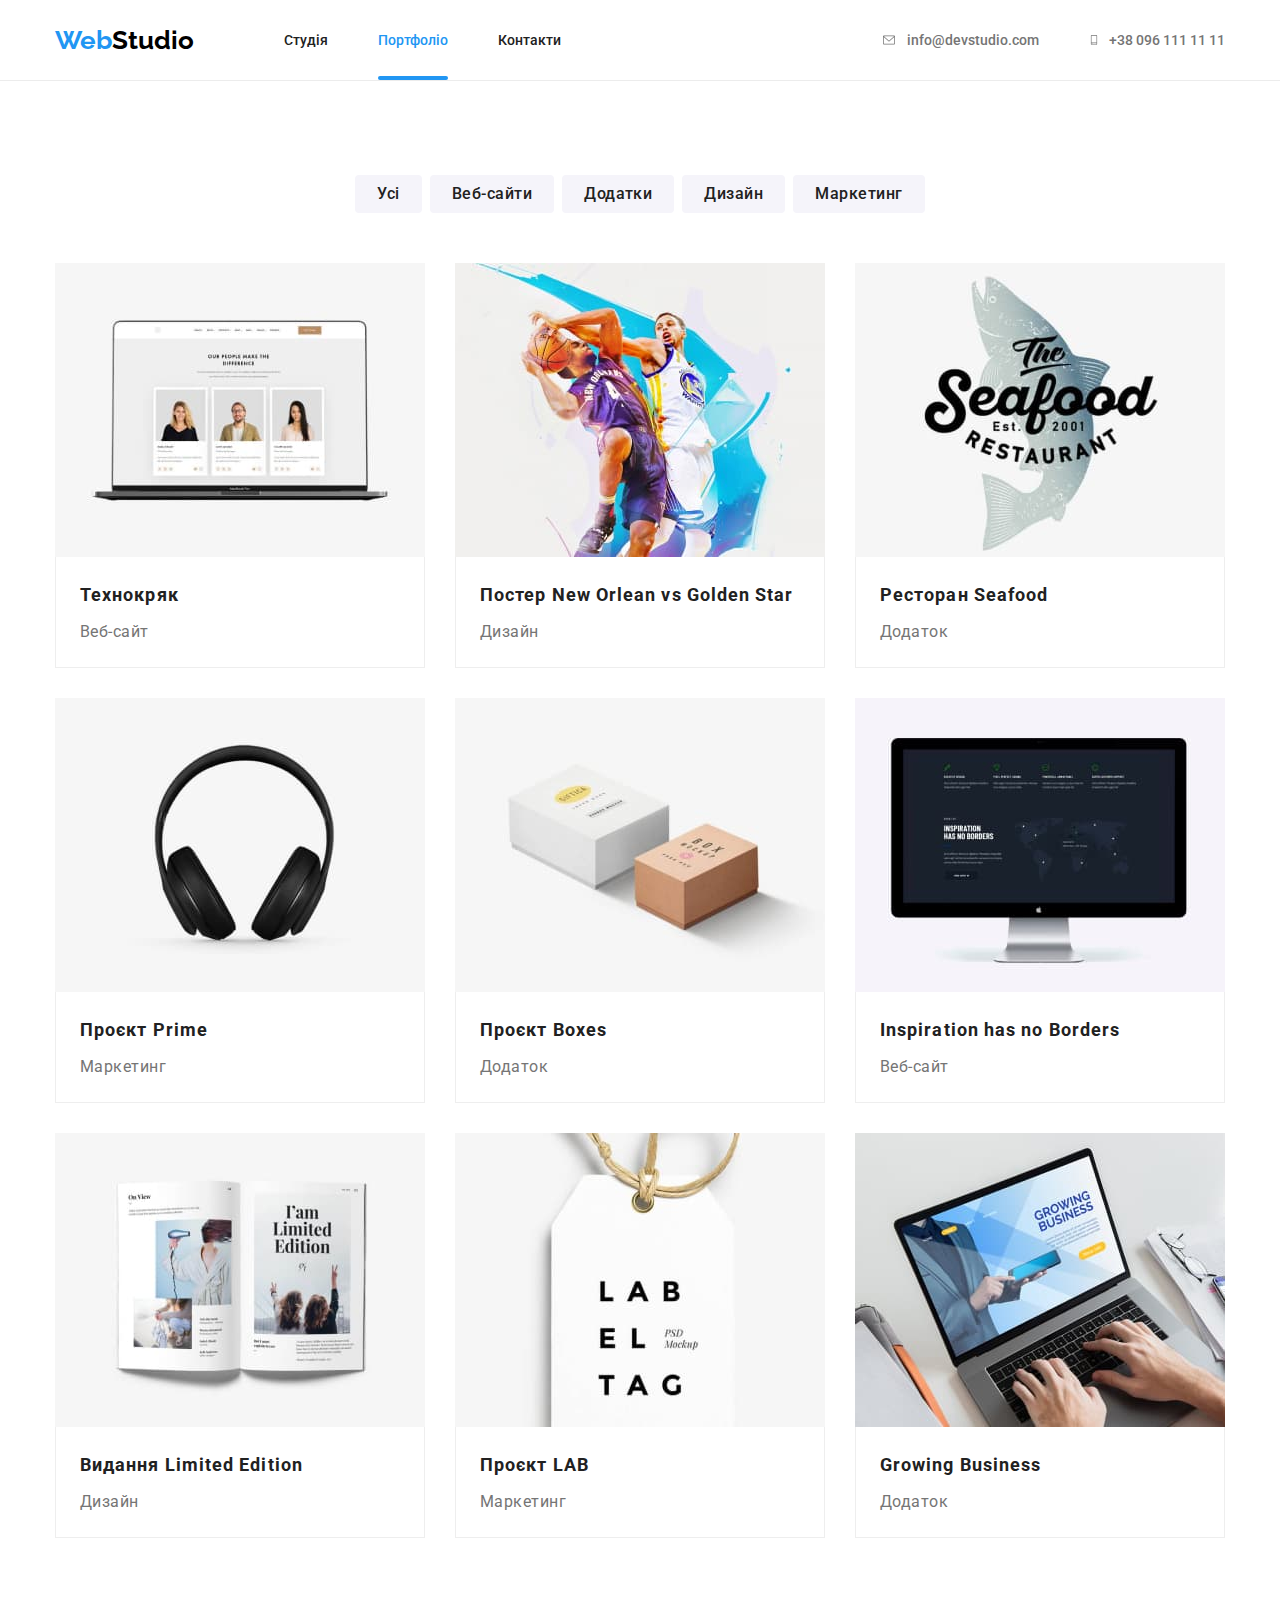
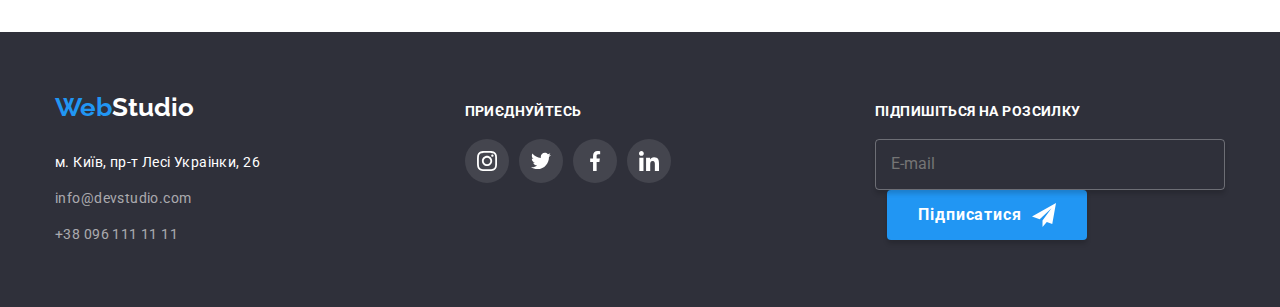
==== portfolio.html @ 92c08f85 "Initial commit" ====
<!DOCTYPE html>
<html lang="uk">

<head>
  <meta charset="UTF-8">
  <meta name="viewport" content="width=device-width, initial-scale=1.0">

  <link rel="preconnect" href="https://fonts.googleapis.com">
  <link rel="preconnect" href="https://fonts.gstatic.com" crossorigin>
  <link href="https://fonts.googleapis.com/css2?family=Roboto:wght@400;500;700;900&display=swap" rel="stylesheet">
  <link href="https://fonts.googleapis.com/css2?family=Raleway:wght@700&display=swap" rel="stylesheet">

  <link rel="stylesheet" href="https://cdnjs.cloudflare.com/ajax/libs/modern-normalize/1.0.0/modern-normalize.min.css">
  <link rel="stylesheet" href="./css/styles.css">

  <title>Portfolio</title>
</head>

<body>

  <!-- Header -->
  <header class="header">

    <div class="container header-menu">
      <!-- Top menu -->
      <nav class="top-menu">
        <a href="#" class="logo">Web<span class="logostudio">Studio</span></a>
        <ul class="header-lin-menu">
          <li><a href="index.html" class="header-link">Студія</a></li>
          <li><a href="portfolio.html" class="header-link-active">Портфоліо</a></li>
          <li><a href="#contacts" class="header-link">Контакти</a></li>
        </ul>
      </nav>
      <ul class="header-linl-menu">
        <li class="header-linl-menu-li">
          <a href="mailto:info@devstudio.com" class="contacts-link">
            <svg class="header-linl-svg-env">
              <use href="./images/symbol-defs.svg#envelope"></use>
            </svg>
            info@devstudio.com</a>
        </li>
        <li class="header-linl-menu-li">
          <a href="tel:+380961111111" class="contacts-link">
            <svg class="header-linl-svg-smart">
              <use href="./images/symbol-defs.svg#smartphone"></use>
            </svg>
            +38 096 111 11 11</a>
        </li>
      </ul>
    </div>

  </header>

  <!-- Main -->
  <main>

    <section class="section-portfolio">

      <div class="container">
        <h1 class="visually-hidden">Portfolio</h1>

        <!-- Button menu -->

        <ul class="button-menu">
          <li><button type="button" class="buttons-portfolio">Усі</button></li>
          <li><button type="button" class="buttons-portfolio">Веб-сайти</button></li>
          <li><button type="button" class="buttons-portfolio">Додатки</button></li>
          <li><button type="button" class="buttons-portfolio">Дизайн</button></li>
          <li><button type="button" class="buttons-portfolio">Маркетинг</button></li>
        </ul>

        <!-- Our projects -->

        <ul class="our-portf-list">

          <li>
            <a href="#" class="card-portf">
              <div class="card-image">
                <img src="./images/port1.jpg" alt="Технокряк" width="370">
                <div class="card-overlay">
                  <p class="card-overlay-text">Ресурс пропонує комплексні пропозиції з різним рівнем функціоналу та
                    сервісів. Все це дозволить
                    відвідувачу отримати вичерпні відомості про компанію чи приватну особу.</p>
                </div>
              </div>
              <div class="card-portf-text">
                <h3 class="ourteam-portf-title">Технокряк</h3>
                <p class="ourteam-portf-text">Веб-сайт</p>
              </div>
            </a>
          </li>

          <li>
            <a href="#" class="card-portf">
              <div class="card-image">
                <img src="./images/port2.jpg" alt="Постер New Orlean vs Golden Star" width="370">
                <div class="card-overlay">
                  <p class="card-overlay-text">Ресурс пропонує комплексні пропозиції з різним рівнем функціоналу та
                    сервісів. Все це дозволить
                    відвідувачу отримати вичерпні відомості про компанію чи приватну особу.</p>
                </div>
              </div>
              <div class="card-portf-text">
                <h3 class="ourteam-portf-title">Постер New Orlean vs Golden Star</h3>
                <p class="ourteam-portf-text">Дизайн</p>
              </div>
            </a>
          </li>

          <li>
            <a href="#" class="card-portf">
              <div class="card-image">
                <img src="./images/port3.jpg" alt="Ресторан Seafood" width="370">
                <div class="card-overlay">
                  <p class="card-overlay-text">Ресурс пропонує комплексні пропозиції з різним рівнем функціоналу та
                    сервісів. Все це дозволить
                    відвідувачу отримати вичерпні відомості про компанію чи приватну особу.</p>
                </div>
              </div>
              <div class="card-portf-text">
                <h3 class="ourteam-portf-title">Ресторан Seafood</h3>
                <p class="ourteam-portf-text">Додаток</p>
              </div>
            </a>
          </li>

          <li>
            <a href="#" class="card-portf">
              <div class="card-image">
                <img src="./images/port4.jpg" alt="Проєкт Prime" width="370">
                <div class="card-overlay">
                  <p class="card-overlay-text">Ресурс пропонує комплексні пропозиції з різним рівнем функціоналу та
                    сервісів. Все це дозволить
                    відвідувачу отримати вичерпні відомості про компанію чи приватну особу.</p>
                </div>
              </div>
              <div class="card-portf-text">
                <h3 class="ourteam-portf-title">Проєкт Prime</h3>
                <p class="ourteam-portf-text">Маркетинг</p>
              </div>
            </a>
          </li>

          <li>
            <a href="#" class="card-portf">
              <div class="card-image">
                <img src="./images/port5.jpg" alt="Проєкт Boxes" width="370">
                <div class="card-overlay">
                  <p class="card-overlay-text">Ресурс пропонує комплексні пропозиції з різним рівнем функціоналу та
                    сервісів. Все це дозволить
                    відвідувачу отримати вичерпні відомості про компанію чи приватну особу.</p>
                </div>
              </div>
              <div class="card-portf-text">
                <h3 class="ourteam-portf-title">Проєкт Boxes</h3>
                <p class="ourteam-portf-text">Додаток</p>
              </div>
            </a>
          </li>

          <li>
            <a href="#" class="card-portf">
              <div class="card-image">
                <img src="./images/port6.jpg" alt="Inspiration has no Borders" width="370">
                <div class="card-overlay">
                  <p class="card-overlay-text">Ресурс пропонує комплексні пропозиції з різним рівнем функціоналу та
                    сервісів. Все це дозволить
                    відвідувачу отримати вичерпні відомості про компанію чи приватну особу.</p>
                </div>
              </div>
              <div class="card-portf-text">
                <h3 class="ourteam-portf-title">Inspiration has no Borders</h3>
                <p class="ourteam-portf-text">Веб-сайт</p>
              </div>
            </a>
          </li>

          <li>
            <a href="#" class="card-portf">
              <div class="card-image">
                <img src="./images/port7.jpg" alt="Видання Limited Edition" width="370">
                <div class="card-overlay">
                  <p class="card-overlay-text">Ресурс пропонує комплексні пропозиції з різним рівнем функціоналу та
                    сервісів. Все це дозволить
                    відвідувачу отримати вичерпні відомості про компанію чи приватну особу.</p>
                </div>
              </div>
              <div class="card-portf-text">
                <h3 class="ourteam-portf-title">Видання Limited Edition</h3>
                <p class="ourteam-portf-text">Дизайн</p>
              </div>
            </a>
          </li>

          <li>
            <a href="#" class="card-portf">
              <div class="card-image">
                <img src="./images/port8.jpg" alt="Проєкт LAB" width="370">
                <div class="card-overlay">
                  <p class="card-overlay-text">Ресурс пропонує комплексні пропозиції з різним рівнем функціоналу та
                    сервісів. Все це дозволить
                    відвідувачу отримати вичерпні відомості про компанію чи приватну особу.</p>
                </div>
              </div>
              <div class="card-portf-text">
                <h3 class="ourteam-portf-title">Проєкт LAB</h3>
                <p class="ourteam-portf-text">Маркетинг</p>
              </div>
            </a>
          </li>

          <li>
            <a href="#" class="card-portf">
              <div class="card-image">
                <img src="./images/port9.jpg" alt="Growing Business" width="370">
                <div class="card-overlay">
                  <p class="card-overlay-text">Ресурс пропонує комплексні пропозиції з різним рівнем функціоналу та
                    сервісів. Все це дозволить
                    відвідувачу отримати вичерпні відомості про компанію чи приватну особу.</p>
                </div>
              </div>
              <div class="card-portf-text">
                <h3 class="ourteam-portf-title">Growing Business</h3>
                <p class="ourteam-portf-text">Додаток</p>
              </div>
            </a>
          </li>
        </ul>

      </div>

    </section>
  </main>

  <!-- Footer -->
  <footer class="footer">
    <!-- Contacts -->
    <div class="container footer-cont">
      <div class="footer-contacts">
        <a href="#" class="footer-logo" id="contacts">Web<span class="logostudio-footer">Studio</span></a>
        <ul class="footer-menu">
          <li class="footer-menu-li">
            <a href="https://goo.gl/maps/CPtrU1FHBa2aNyZL9" target="_blank" rel="noopener noreferrer nofollow"
              class="footer-link">
              м. Київ, пр-т Лесі Украінки, 26</a>
          </li>
          <li class="footer-menu-li"><a href="mailto:info@devstudio.com" class="footer-link-dop">info@devstudio.com</a>
          </li>
          <li><a href="tel:+380961111111" class="footer-link-dop">+38 096 111 11 11</a></li>
        </ul>
      </div>

      <!-- Social networks -->
      <div class="footer-sn">
        <p class="footer-sn-title">приєднуйтесь</p>
        <ul class="footer-sn-ul">
          <li>
            <a href="#" class="footer-sn-li">
              <svg class="sn-svg">
                <use href="./images/symbol-defs.svg#instagram"></use>
              </svg>
            </a>
          </li>
          <li>
            <a href="#" class="footer-sn-li">
              <svg class="sn-svg">
                <use href="./images/symbol-defs.svg#twitter"></use>
              </svg>
            </a>
          </li>
          <li>
            <a href="#" class="footer-sn-li">
              <svg class="sn-svg">
                <use href="./images/symbol-defs.svg#facebook"></use>
              </svg>
            </a>
          </li>
          <li>
            <a href="#" class="footer-sn-li">
              <svg class="sn-svg">
                <use href="./images/symbol-defs.svg#linkedin"></use>
              </svg>
            </a>
          </li>
        </ul>
      </div>

      <!-- Subscribe forms -->
      <div class="footer-subscribe">
        <p class="footer-subscribe-title">Підпишіться на розсилку</p>
        <div class="footer-subscribe-form">
          <form name="subscribe-form" autocomplete="off" novalidate class="subscribe-form">
            <input type="email" name="email" placeholder="E-mail">
          </form>
          <button type="button" class="subscribe">
            Підписатися
            <svg class="subscribe-svg">
              <use href="./images/symbol-defs.svg#telegram"></use>
            </svg>
          </button>
        </div>
      </div>

    </div>

  </footer>

</body>

</html>
---- css/styles.css ----
:root {
  --color-title: #212121;
  --color-text: #757575;
  --color-link: #2196f3;
  --color-fff: #fff;
  --color-000: #000;
  --color-slogan: #2f303a;
  --color-button-hover: #188ce8;
  --color-ourteam: #f5f4fa;
  --border-top-color: #ececec;
  --buttons-portf: #f5f4fa;
  --card-portf: #eee;
  --color-sn: #afb1b8;
  --color-footer-sn: rgba(255, 255, 255, 0.1);
}

body {
  font-style: normal;
  font-family: "Roboto", sans-serif;
}

h1,
h2,
h3,
h4,
h5,
h6 {
  margin: 0;
  padding: 0;
}

p {
  margin: 0;
  padding: 0;
}

a {
  text-decoration: none;
  color: currentColor;
}

ul {
  list-style-type: none;
  margin: 0;
  padding: 0;
}

button {
  font-style: normal;
  font-family: "Roboto", sans-serif;
  padding: 0;
}

img {
  display: block;
}

.container {
  width: 1200px;
  padding: 0 15px;
  margin: 0 auto;
}

/***********************************
HEADER 
***********************************/

.header {
  border-bottom: 1px solid var(--border-top-color);
}

.header-menu {
  background-color: var(--color-fff);
  display: flex;
  align-items: center;
  justify-content: center;
}

.top-menu {
  display: flex;
  align-items: center;
}

.logo {
  color: var(--color-link);
  font-size: 26px;
  font-weight: 700;
  line-height: 1.17;
  font-family: "Raleway", sans-serif;
  margin-right: 90px;
}

.logo .logostudio {
  color: var(--color-000);
}

.header-lin-menu {
  display: flex;
  gap: 50px;
  padding: 0;
  margin: 0;
}

.header-linl-menu {
  display: flex;
  gap: 50px;
  padding: 0;
  margin-left: auto;
  align-items: center;
}

.header-linl-menu-li {
  color: var(--color-text);
}

.header-linl-svg-env {
  width: 16px;
  height: 12px;
  padding: 0;
  margin-right: 10px;
  fill: currentColor;
}

.header-linl-svg-smart {
  width: 10px;
  height: 16px;
  padding: 0;
  margin-right: 10px;
  fill: currentColor;
}

.header-link {
  color: var(--color-title);
  font-size: 14px;
  font-weight: 500;
  line-height: 1.17;
  display: block;
  padding: 32px 0;
  transition: color 250ms cubic-bezier(0.4, 0, 0.2, 1);
}

.header-link-active {
  position: relative;
  color: var(--color-link);
  font-size: 14px;
  font-weight: 500;
  line-height: 1.17;
  display: block;
  padding: 32px 0;
}

.header-link-active::after {
  content: "";
  position: absolute;
  bottom: 0;
  display: block;
  background-color: var(--color-link);
  width: 100%;
  height: 4px;
  border-radius: 2px;
}

.header-link:hover,
.header-link:focus {
  color: var(--color-link);
}

.contacts-link {
  display: flex;
  align-items: center;
  color: currentColor;
  font-size: 14px;
  font-weight: 500;
  line-height: 1.17;
  transition: color 250ms cubic-bezier(0.4, 0, 0.2, 1);
}

.contacts-link:hover,
.contacts-link:focus {
  color: var(--color-link);
}

/***********************************
MAIN
***********************************/

.slogan {
  text-align: center;
  position: relative;
}

.section-slogan {
  padding: 200px 0;
  max-width: 1600px;
  margin-left: auto;
  margin-right: auto;
  background-image: linear-gradient(
      to right,
      rgba(47, 48, 58, 0.4),
      rgba(47, 48, 58, 0.4)
    ),
    url("../images/fon.jpg");
}

.slogan-text {
  color: var(--color-fff);
  text-align: center;
  font-size: 44px;
  font-weight: 900;
  line-height: 1.36;
  letter-spacing: 2.64px;
  text-transform: uppercase;
  width: 700px;
  margin: auto;
  margin-bottom: 30px;
}

.order {
  font-style: normal;
  background-color: var(--color-link);
  color: var(--color-fff);
  border: none;
  border-radius: 4px;
  text-align: center;
  font-size: 16px;
  font-weight: 700;
  line-height: 1.875;
  letter-spacing: 0.96px;
  padding: 10px 32px;
  cursor: pointer;
  transition: background-color 250ms cubic-bezier(0.4, 0, 0.2, 1);
}

.order:hover,
.order:focus {
  background-color: var(--color-button-hover);
  outline-width: 0;
}

.backdrop.is-hidden {
  visibility: hidden;
  opacity: 0;
  pointer-events: none;
}

.modal.is-hidden {
  transform: scale(0.1);
}

.backdrop {
  position: fixed;
  z-index: 10;
  top: 0;
  left: 0;
  width: 100%;
  height: 100%;
  background-color: rgba(0, 0, 0, 0.5);
  opacity: 1;
  visibility: visible;
  transition: opacity 250ms cubic-bezier(0.4, 0, 0.2, 1),
    visibility 250ms cubic-bezier(0.4, 0, 0.2, 1);
}

.modal {
  position: absolute;
  top: 50%;
  left: 50%;
  transform: translate(-50%, -50%) scale(1);
  width: 530px;
  height: 580px;
  display: flex;
  align-items: flex-start;
  justify-content: center;
  background-color: var(--color-fff);
  padding: 40px;
  transition: transform 250ms cubic-bezier(0.4, 0, 0.2, 1);
}

.button-modal-close {
  position: absolute;
  top: 8px;
  right: 8px;
  display: flex;
  align-items: center;
  justify-content: center;
  width: 30px;
  height: 30px;
  border-radius: 50%;
  border: 1px solid var(--color-sn);
  color: currentColor;
  background-color: var(--color-fff);
  transition: color 250ms cubic-bezier(0.4, 0, 0.2, 1);
}

.close-svg {
  width: 18px;
  height: 18px;
  fill: currentColor;
}

.button-modal-close:hover,
.button-modal-close:focus {
  color: var(--color-link);
  outline-width: 0;
}

.modal-form {
  display: flex;
  flex-direction: column;
  align-items: center;
  padding: 0;
}
.modal-form-group {
  display: flex;
  flex-direction: column;
  padding: 0;
  margin: 0;
  border: none;
  width: 450px;
}

.modal-group-title {
  width: 100%;
  font-weight: 700;
  text-align: center;
  font-size: 20px;
  line-height: normal;
  letter-spacing: 0.6px;
  margin-bottom: 30px;
}

.modal-form-input {
  display: block;
  height: 40px;
  border-radius: 4px;
  border: 1px solid rgba(33, 33, 33, 0.2);
  padding-left: 40px;
  transition: border-color 250ms cubic-bezier(0.4, 0, 0.2, 1);
}

.modal-form-label {
  position: relative;
  display: flex;
  flex-direction: column;
  cursor: pointer;
  margin-bottom: 28px;
  color: var(--color-title);
}

.modal-form-text {
  position: absolute;
  top: -50%;
  left: 0px;
  color: var(--color-text);
  font-size: 12px;
  font-weight: 400;
  line-height: normal;
  letter-spacing: 0.12px;
}

.modal-form-icon {
  position: absolute;
  top: 25%;
  left: 12px;
  transition: color 250ms cubic-bezier(0.4, 0, 0.2, 1);
}

.form-svg {
  width: 18px;
  height: 18px;
  fill: currentColor;
}

.modal-form-input:focus,
.modal-form-input:focus-visible,
.modal-form-input:focus-within {
  border-color: var(--color-link);
  outline-width: 0;
}

.modal-form-label:focus > .modal-form-icon,
.modal-form-label:focus-visible > .modal-form-icon,
.modal-form-label:focus-within > .modal-form-icon {
  color: var(--color-link);
}

.modal-form-label-comment {
  position: relative;
  display: flex;
  flex-direction: column;
  cursor: pointer;
  margin-bottom: 20px;
  color: var(--color-title);
}

.modal-form-commets {
  display: block;
  height: 120px;
  border-radius: 4px;
  border: 1px solid rgba(33, 33, 33, 0.2);
  padding: 12px 16px;
  resize: none;
  color: rgba(117, 117, 117, 0.5);
  font-size: 12px;
  font-weight: 400;
  line-height: normal;
  letter-spacing: 0.12px;
  transition: border-color 250ms cubic-bezier(0.4, 0, 0.2, 1);
}

.modal-form-comment {
  position: absolute;
  top: -20px;
  left: 0px;
  color: var(--color-text);
  font-size: 12px;
  font-weight: 400;
  line-height: normal;
  letter-spacing: 0.12px;
}

.modal-form-label-comment:focus-within > .modal-form-commets {
  border-color: var(--color-link);
  outline-width: 0;
}

.modal-form-field {
  display: flex;
  align-items: center;
  gap: 4px;
}

.modal-form-checkbox {
  position: relative;
  display: flex;
  align-items: center;
  justify-content: center;
  padding: 0;
  margin-bottom: 30px;
}

.checkbox {
  position: absolute;
  width: 1px;
  height: 1px;
  margin: -1px;
  border: 0;
  padding: 0;
  white-space: nowrap;
  clip-path: inset(100%);
  clip: rect(0 0 0 0);
  overflow: hidden;
}

.modal-form-checkbox-text {
  color: var(--color-text);
  font-size: 14px;
  font-weight: 400;
  line-height: 24px; /* 171.429% */
  letter-spacing: 0.42px;
  margin-left: 8px;
}

.modal-form-checkbox-text-active {
  color: var(--color-link);
  text-decoration-line: underline;
}

.modal-form-checkbox-icon {
  display: flex;
  justify-content: center;
  align-items: center;
  width: 16px;
  height: 16px;
  color: var(--color-fff);
  border: 1.5px solid var(--color-title);
  border-radius: 4px;
  transition: color 250ms cubic-bezier(0.4, 0, 0.2, 1),
    background-color 250ms cubic-bezier(0.4, 0, 0.2, 1);
}

.form-checkbox-svg {
  width: 16px;
  height: 16px;
  fill: currentColor;
}

.checkbox:checked + .modal-form-checkbox-icon {
  color: var(--color-fff);
  background-color: var(--color-link);
  border-color: transparent;
}

.checkbox:focus-visible + .modal-form-checkbox-icon {
  color: var(--color-fff);
  border-color: var(--color-link);
}

.send {
  display: flex;
  justify-content: center;
  align-items: center;
  width: 200px;
  height: 50px;
  background-color: var(--color-link);
  color: var(--color-fff);
  border: none;
  border-radius: 4px;
  box-shadow: 0px 4px 4px 0px rgba(0, 0, 0, 0.15);
  text-align: center;
  font-size: 16px;
  font-weight: 700;
  line-height: 30px;
  letter-spacing: 0.96px;
  padding: 10px 0;
  cursor: pointer;
  transition: background-color 250ms cubic-bezier(0.4, 0, 0.2, 1);
}

.send:focus,
.send:hover {
  background-color: var(--color-button-hover);
  outline-width: 0;
}

.whatdowedo {
  background-color: var(--color-fff);
}

.section-whatdowedo {
  padding: 94px 0;
}

.slogan-whatdowedo {
  visibility: hidden;
}

.visually-hidden {
  position: absolute;
  width: 1px;
  height: 1px;
  margin: -1px;
  border: 0;
  padding: 0;
  white-space: nowrap;
  clip-path: inset(100%);
  clip: rect(0 0 0 0);
  overflow: hidden;
}

.what-main {
  display: flex;
  gap: 30px;
  justify-content: center;
}

.what-list {
  width: 270px;
  display: block;
}

.icon {
  display: flex;
  height: 120px;
  background-color: var(--color-ourteam);
  border-radius: 4px;
  align-items: center;
  justify-content: center;
}

.icon-svg {
  width: 70px;
  height: 70px;
}

.what-title {
  color: var(--color-title);
  font-size: 14px;
  font-weight: 700;
  line-height: 1.17;
  letter-spacing: 0.42px;
  text-transform: uppercase;
  margin-bottom: 10px;
  margin-top: 30px;
}

.what-text {
  color: var(--color-text);
  font-size: 14px;
  font-weight: 400;
  line-height: 1.7;
  letter-spacing: 0.42px;
}

.what-slogan {
  color: var(--color-title);
  text-align: center;
  font-size: 36px;
  font-weight: 700;
  letter-spacing: 1.08px;
  margin-bottom: 50px;
}

.section-what-image {
  padding-bottom: 94px;
  background-color: var(--color-fff);
}

.what-image-flex {
  display: flex;
  align-items: center;
  gap: 30px;
  justify-content: center;
}

.what-image-list {
  position: relative;
  z-index: auto;
}

.what-image-text {
  position: absolute;
  bottom: 0;
  width: 100%;
  height: 70px;
  background-color: rgba(47, 48, 58, 0.8);
  color: var(--color-fff);
  display: flex;
  align-items: center;
  justify-content: center;
  font-size: 14px;
  font-weight: 700;
  line-height: normal;
  letter-spacing: 0.42px;
  text-transform: uppercase;
}

.section-ourteam {
  background-color: var(--color-ourteam);
  padding: 94px 0;
}

.our-team-list {
  display: flex;
  gap: 30px;
  justify-content: center;
}

.card {
  width: 270px;
  border-radius: 0px 0px 4px 4px;
  background: var(--color-fff);
  box-shadow: 0px 2px 1px 0px rgba(0, 0, 0, 0.2),
    0px 1px 1px 0px rgba(0, 0, 0, 0.14), 0px 1px 3px 0px rgba(0, 0, 0, 0.12);
}

.ourteam-text {
  padding: 30px 0;
}

.ourteam-title {
  color: var(--color-title);
  text-align: center;
  font-size: 36px;
  font-weight: 700;
  letter-spacing: 1.08px;
  margin-bottom: 50px;
}

.ourteam-name {
  color: var(--color-title);
  text-align: center;
  font-size: 16px;
  font-weight: 500;
  letter-spacing: 0.48px;
  margin-bottom: 10px;
}

.ourteam-profession {
  color: var(--color-text);
  text-align: center;
  font-size: 16px;
  font-weight: 400;
  letter-spacing: 0.48px;
  margin-bottom: 16px;
}

.our-team-sn {
  display: flex;
  gap: 10px;
  justify-content: center;
}

.our-team-li-sn {
  display: flex;
  align-items: center;
  justify-content: center;
  width: 44px;
  height: 44px;
  border-radius: 50%;
  color: var(--color-sn);
  transition: color 250ms cubic-bezier(0.4, 0, 0.2, 1),
    background-color 250ms cubic-bezier(0.4, 0, 0.2, 1);
}

.our-team-li-sn:hover,
.our-team-li-sn:focus {
  color: var(--color-fff);
  background-color: var(--color-link);
}

.sn-svg {
  width: 20px;
  height: 20px;
  fill: currentColor;
}

.section-reg-cust {
  background-color: var(--color-fff);
  padding: 94px 0;
}

.reg-cust-title {
  color: var(--color-title);
  text-align: center;
  font-size: 36px;
  font-weight: 700;
  letter-spacing: 1.08px;
  margin-bottom: 50px;
}

.reg-cust-list-ul {
  display: flex;
  gap: 30px;
  padding: 0;
  margin: 0;
}

.reg-cust-list-li {
  display: block;
}

.reg-cust-list-a {
  display: flex;
  align-items: center;
  justify-content: center;
  width: 170px;
  height: 92px;
  border-radius: 4px;
  color: var(--color-sn);
  background-color: var(--color-fff);
  border: 1px solid var(--color-sn);
  transition: color 250ms cubic-bezier(0.4, 0, 0.2, 1),
    border 250ms cubic-bezier(0.4, 0, 0.2, 1);
}

.reg-cust-list-a:hover,
.reg-cust-list-a:focus {
  color: var(--color-link);
  border: 1px solid var(--color-link);
}

.client-svg {
  width: 106px;
  height: 60px;
  fill: currentColor;
}

.top-menu-portf {
  display: flex;
  align-items: center;
  padding-left: 215px;
}

.section-portfolio {
  padding: 94px 0;
  margin: 0;
}

.button-menu {
  display: flex;
  gap: 8px;
  justify-content: center;
  margin-bottom: 50px;
}

.ourprojects {
  padding-bottom: 0px;
}

.buttons-portfolio {
  border-radius: 4px;
  background: var(--buttons-portf);
  border: 0;
  color: var(--color-title);
  text-align: center;
  font-size: 16px;
  font-weight: 500;
  line-height: 26px; /* 162.5% */
  letter-spacing: 0.48px;
  cursor: pointer;
  padding: 6px 22px;
  transition: color 250ms cubic-bezier(0.4, 0, 0.2, 1),
    background-color 250ms cubic-bezier(0.4, 0, 0.2, 1),
    box-shadow 250ms cubic-bezier(0.4, 0, 0.2, 1);
}

.buttons-portfolio:hover,
.buttons-portfolio:focus {
  background-color: var(--color-link);
  color: var(--color-fff);
  box-shadow: 0px 2px 2px 0px rgba(0, 0, 0, 0.12),
    0px 1px 2px 0px rgba(0, 0, 0, 0.08), 0px 3px 1px 0px rgba(0, 0, 0, 0.1);
}

.our-portf-list {
  display: flex;
  flex-wrap: wrap;
  gap: 30px;
}

.ourteam-portf-title {
  color: var(--color-title);
  font-size: 18px;
  font-weight: 700;
  line-height: 2;
  letter-spacing: 1.08px;
  margin-bottom: 4px;
}

.ourteam-portf-text {
  color: var(--color-text);
  font-size: 16px;
  font-weight: 400;
  line-height: 1.875;
  letter-spacing: 0.48px;
}

.card-portf {
  display: block;
  width: 370px;
  background: var(--color-fff);
  transition: box-shadow 250ms cubic-bezier(0.4, 0, 0.2, 1);
}

.card-image {
  position: relative;
  overflow: hidden;
}

.card-overlay {
  position: absolute;
  bottom: 0;
  display: flex;
  align-items: center;
  justify-content: center;
  background-color: rgba(33, 150, 243, 0.9);
  width: 100%;
  height: 100%;
  padding: 63px 24px;
  transform: translateY(+100%);
  transition: transform 250ms cubic-bezier(0.4, 0, 0.2, 1);
}

.card-overlay-text {
  color: var(--color-fff);
  font-family: Roboto;
  font-size: 18px;
  font-weight: 400;
  line-height: 28px;
  letter-spacing: 0.54px;
}

.card-portf-text {
  padding: 20px 24px;
  border: 1px solid var(--card-portf);
  border-top: 0;
}

.card-portf:hover,
.card-portf:focus {
  box-shadow: 1px 4px 6px 0px rgba(0, 0, 0, 0.16),
    0px 4px 4px 0px rgba(0, 0, 0, 0.06), 0px 1px 1px 0px rgba(0, 0, 0, 0.12);
}

.card-portf:hover .card-overlay {
  transform: translateY(0);
}

.card-portf:focus .card-overlay {
  transform: translateY(0);
}

/***********************************
FOOTER
***********************************/

.footer {
  background-color: var(--color-slogan);
  padding: 60px 0;
}

.footer-cont {
  display: flex;
  align-items: baseline;
  justify-content: space-between;
}

.footer-logo {
  color: var(--color-link);
  font-size: 26px;
  font-weight: 700;
  line-height: 1.17;
  font-family: "Raleway", sans-serif;
  padding: 0;
  margin: 0;
}

.footer-logo .logostudio-footer {
  color: var(--color-fff);
}

.footer-menu {
  margin-top: 28px;
}

.footer-menu-li {
  margin-bottom: 12px;
}

.footer-link {
  color: var(--color-fff);
  font-size: 14px;
  font-weight: 400;
  line-height: 1.71;
  letter-spacing: 0.42px;
  font-style: normal;
  transition: color 250ms cubic-bezier(0.4, 0, 0.2, 1);
}

.footer-link:hover,
.footer-link:focus {
  color: var(--color-link);
}

.footer-link-dop {
  color: rgba(255, 255, 255, 0.6);
  font-size: 14px;
  font-weight: 400;
  line-height: 1.71;
  letter-spacing: 0.42px;
  font-style: normal;
  transition: color 250ms cubic-bezier(0.4, 0, 0.2, 1);
}

.footer-link-dop:hover,
.footer-link-dop:focus {
  color: var(--color-link);
}

.footer-sn-title {
  color: var(--color-fff);
  font-family: Roboto;
  font-size: 14px;
  font-weight: 700;
  line-height: normal;
  letter-spacing: 0.42px;
  text-transform: uppercase;
  margin-bottom: 20px;
}

.footer-sn-ul {
  display: flex;
  gap: 10px;
  justify-content: center;
}

.footer-sn-li {
  display: flex;
  align-items: center;
  justify-content: center;
  width: 44px;
  height: 44px;
  border-radius: 50%;
  color: var(--color-fff);
  background-color: var(--color-footer-sn);
  transition: background-color 250ms cubic-bezier(0.4, 0, 0.2, 1);
}

.footer-sn-li:hover,
.footer-sn-li:focus {
  background-color: var(--color-link);
}

.footer-subscribe {
  display: flex;
  flex-direction: column;
  margin-right: 0;
}

.footer-subscribe-title {
  color: var(--color-fff);
  font-size: 14px;
  font-weight: 700;
  line-height: normal;
  letter-spacing: 0.42px;
  text-transform: uppercase;
  margin-bottom: 20px;
}

.subscribe-form {
  display: flex;
  flex-direction: row;
}

.subscribe-form input {
  width: 350px;
  border-radius: 4px;
  border: 1px solid rgba(255, 255, 255, 0.3);
  background: rgba(33, 150, 243, 0);
  box-shadow: 0px 4px 4px 0px rgba(0, 0, 0, 0.15);
  padding: 15px;
  color: var(--color-fff);
}

.subscribe {
  display: flex;
  justify-content: center;
  align-items: center;
  width: 200px;
  height: 50px;
  background-color: var(--color-link);
  color: var(--color-fff);
  border: none;
  border-radius: 4px;
  box-shadow: 0px 4px 4px 0px rgba(0, 0, 0, 0.15);
  text-align: center;
  font-size: 16px;
  font-weight: 700;
  line-height: 30px;
  letter-spacing: 0.96px;
  padding: 10px 0;
  cursor: pointer;
  margin-left: 12px;
}

.subscribe-svg {
  width: 24px;
  height: 24px;
  fill: currentColor;
  margin-left: 10px;
}
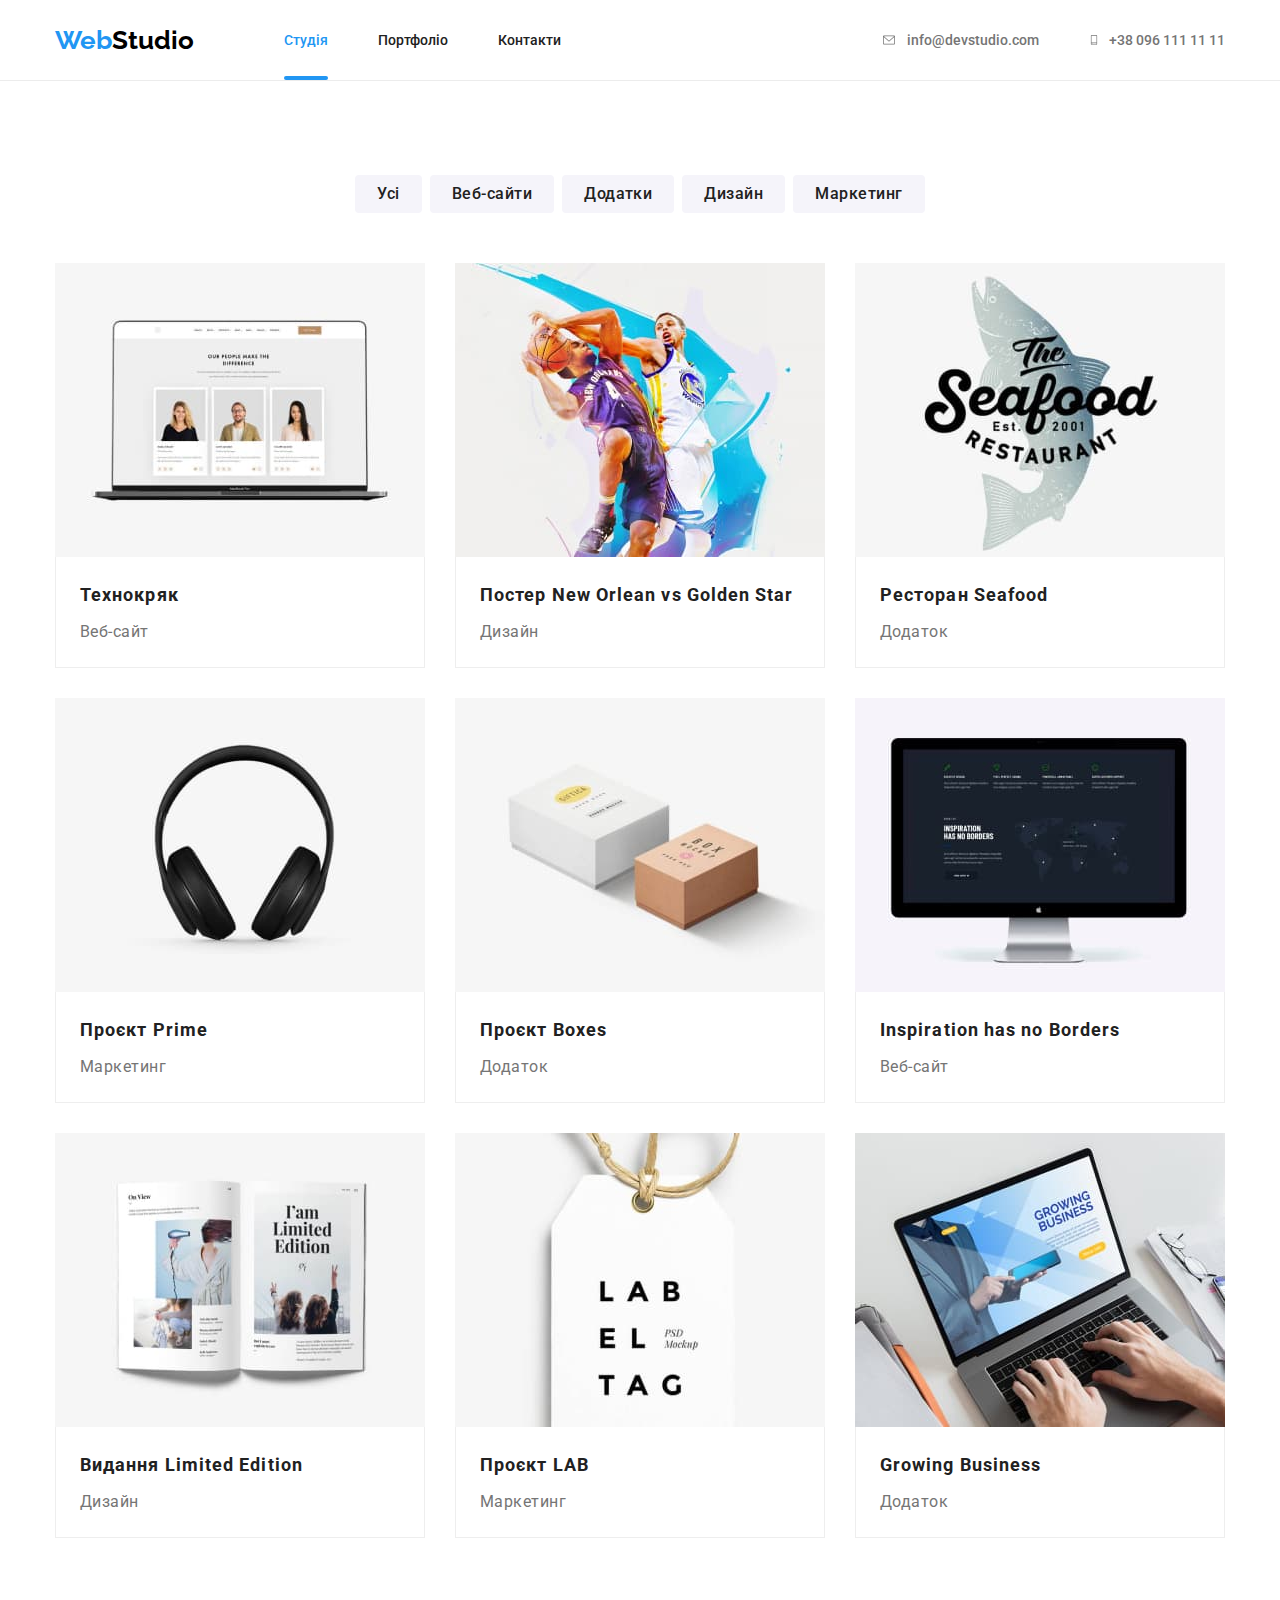
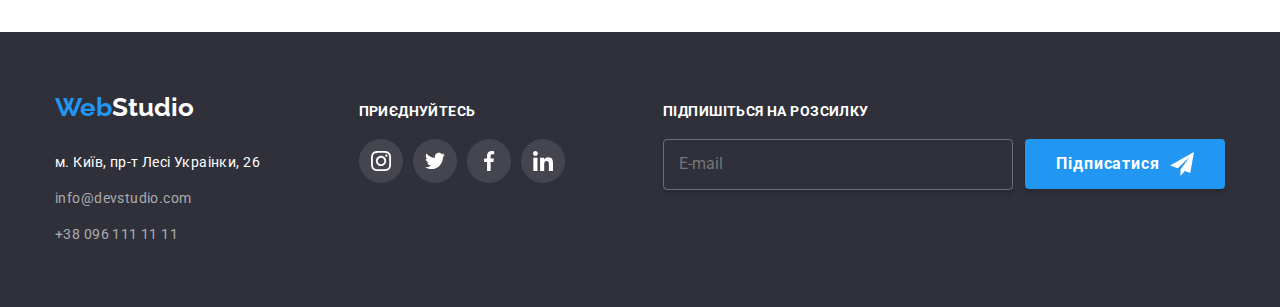
==== commit 22d3bb75: "13.11" ====
--- a/portfolio.html
+++ b/portfolio.html
@@ -22,26 +22,29 @@
   <header class="header">
 
     <div class="container header-menu">
-      <!-- Top menu -->
-      <nav class="top-menu">
-        <a href="#" class="logo">Web<span class="logostudio">Studio</span></a>
-        <ul class="header-lin-menu">
-          <li><a href="index.html" class="header-link">Студія</a></li>
-          <li><a href="portfolio.html" class="header-link-active">Портфоліо</a></li>
-          <li><a href="#contacts" class="header-link">Контакти</a></li>
+
+      <!-- Navigation menu -->
+      <nav class="navigation">
+        <a href="#" class="logoweb">Web<span class="logostudio">Studio</span></a>
+        <ul class="navigation__menu">
+          <li><a href="#about" class="navigation__link-active">Студія</a></li>
+          <li><a href="portfolio.html" class="navigation__link">Портфоліо</a></li>
+          <li><a href="#contacts" class="navigation__link">Контакти</a></li>
         </ul>
       </nav>
-      <ul class="header-linl-menu">
-        <li class="header-linl-menu-li">
-          <a href="mailto:info@devstudio.com" class="contacts-link">
-            <svg class="header-linl-svg-env">
+
+      <!-- Connection menu -->
+      <ul class="connection__menu">
+        <li class="connection__list">
+          <a href="mailto:info@devstudio.com" class="connection__link">
+            <svg class="connection__svg-env">
               <use href="./images/symbol-defs.svg#envelope"></use>
             </svg>
             info@devstudio.com</a>
         </li>
-        <li class="header-linl-menu-li">
-          <a href="tel:+380961111111" class="contacts-link">
-            <svg class="header-linl-svg-smart">
+        <li class="connection__list">
+          <a href="tel:+380961111111" class="connection__link">
+            <svg class="connection__svg-smart">
               <use href="./images/symbol-defs.svg#smartphone"></use>
             </svg>
             +38 096 111 11 11</a>
@@ -54,174 +57,183 @@
   <!-- Main -->
   <main>
 
-    <section class="section-portfolio">
+    <section class="section__portfolio">
 
       <div class="container">
         <h1 class="visually-hidden">Portfolio</h1>
 
-        <!-- Button menu -->
-
-        <ul class="button-menu">
-          <li><button type="button" class="buttons-portfolio">Усі</button></li>
-          <li><button type="button" class="buttons-portfolio">Веб-сайти</button></li>
-          <li><button type="button" class="buttons-portfolio">Додатки</button></li>
-          <li><button type="button" class="buttons-portfolio">Дизайн</button></li>
-          <li><button type="button" class="buttons-portfolio">Маркетинг</button></li>
-        </ul>
-
-        <!-- Our projects -->
-
-        <ul class="our-portf-list">
-
-          <li>
-            <a href="#" class="card-portf">
-              <div class="card-image">
+        <!-- PORTFOLIO BUTTONS -->
+
+        <ul class="portfolio__button-menu">
+          <li><button type="button" class="portfolio__button">Усі</button></li>
+          <li><button type="button" class="portfolio__button">Веб-сайти</button></li>
+          <li><button type="button" class="portfolio__button">Додатки</button></li>
+          <li><button type="button" class="portfolio__button">Дизайн</button></li>
+          <li><button type="button" class="portfolio__button">Маркетинг</button></li>
+        </ul>
+
+        <!-- PORTFOLIO CARDS -->
+
+        <ul class="portfolio__menu">
+
+          <li>
+            <a href="#" class="portfolio__card">
+              <div class="portfolio__image">
                 <img src="./images/port1.jpg" alt="Технокряк" width="370">
-                <div class="card-overlay">
-                  <p class="card-overlay-text">Ресурс пропонує комплексні пропозиції з різним рівнем функціоналу та
-                    сервісів. Все це дозволить
-                    відвідувачу отримати вичерпні відомості про компанію чи приватну особу.</p>
-                </div>
-              </div>
-              <div class="card-portf-text">
-                <h3 class="ourteam-portf-title">Технокряк</h3>
-                <p class="ourteam-portf-text">Веб-сайт</p>
-              </div>
-            </a>
-          </li>
-
-          <li>
-            <a href="#" class="card-portf">
-              <div class="card-image">
+                <div class="portfolio__overlay">
+                  <p class="portfolio__overlay-text">Ресурс пропонує комплексні пропозиції з різним рівнем
+                    функціоналу та
+                    сервісів. Все це дозволить
+                    відвідувачу отримати вичерпні відомості про компанію чи приватну особу.</p>
+                </div>
+              </div>
+              <div class="portfolio__back">
+                <h3 class="portfolio__title">Технокряк</h3>
+                <p class="portfolio__text">Веб-сайт</p>
+              </div>
+            </a>
+          </li>
+
+          <li>
+            <a href="#" class="portfolio__card">
+              <div class="portfolio__image">
                 <img src="./images/port2.jpg" alt="Постер New Orlean vs Golden Star" width="370">
-                <div class="card-overlay">
-                  <p class="card-overlay-text">Ресурс пропонує комплексні пропозиції з різним рівнем функціоналу та
-                    сервісів. Все це дозволить
-                    відвідувачу отримати вичерпні відомості про компанію чи приватну особу.</p>
-                </div>
-              </div>
-              <div class="card-portf-text">
-                <h3 class="ourteam-portf-title">Постер New Orlean vs Golden Star</h3>
-                <p class="ourteam-portf-text">Дизайн</p>
-              </div>
-            </a>
-          </li>
-
-          <li>
-            <a href="#" class="card-portf">
-              <div class="card-image">
+                <div class="portfolio__overlay">
+                  <p class="portfolio__overlay-text">Ресурс пропонує комплексні пропозиції з різним рівнем функціоналу
+                    та
+                    сервісів. Все це дозволить
+                    відвідувачу отримати вичерпні відомості про компанію чи приватну особу.</p>
+                </div>
+              </div>
+              <div class="portfolio__back">
+                <h3 class="portfolio__title">Постер New Orlean vs Golden Star</h3>
+                <p class="portfolio__text">Дизайн</p>
+              </div>
+            </a>
+          </li>
+
+          <li>
+            <a href="#" class="portfolio__card">
+              <div class="portfolio__image">
                 <img src="./images/port3.jpg" alt="Ресторан Seafood" width="370">
-                <div class="card-overlay">
-                  <p class="card-overlay-text">Ресурс пропонує комплексні пропозиції з різним рівнем функціоналу та
-                    сервісів. Все це дозволить
-                    відвідувачу отримати вичерпні відомості про компанію чи приватну особу.</p>
-                </div>
-              </div>
-              <div class="card-portf-text">
-                <h3 class="ourteam-portf-title">Ресторан Seafood</h3>
-                <p class="ourteam-portf-text">Додаток</p>
-              </div>
-            </a>
-          </li>
-
-          <li>
-            <a href="#" class="card-portf">
-              <div class="card-image">
+                <div class="portfolio__overlay">
+                  <p class="portfolio__overlay-text">Ресурс пропонує комплексні пропозиції з різним рівнем функціоналу
+                    та
+                    сервісів. Все це дозволить
+                    відвідувачу отримати вичерпні відомості про компанію чи приватну особу.</p>
+                </div>
+              </div>
+              <div class="portfolio__back">
+                <h3 class="portfolio__title">Ресторан Seafood</h3>
+                <p class="portfolio__text">Додаток</p>
+              </div>
+            </a>
+          </li>
+
+          <li>
+            <a href="#" class="portfolio__card">
+              <div class="portfolio__image">
                 <img src="./images/port4.jpg" alt="Проєкт Prime" width="370">
-                <div class="card-overlay">
-                  <p class="card-overlay-text">Ресурс пропонує комплексні пропозиції з різним рівнем функціоналу та
-                    сервісів. Все це дозволить
-                    відвідувачу отримати вичерпні відомості про компанію чи приватну особу.</p>
-                </div>
-              </div>
-              <div class="card-portf-text">
-                <h3 class="ourteam-portf-title">Проєкт Prime</h3>
-                <p class="ourteam-portf-text">Маркетинг</p>
-              </div>
-            </a>
-          </li>
-
-          <li>
-            <a href="#" class="card-portf">
-              <div class="card-image">
+                <div class="portfolio__overlay">
+                  <p class="portfolio__overlay-text">Ресурс пропонує комплексні пропозиції з різним рівнем функціоналу
+                    та
+                    сервісів. Все це дозволить
+                    відвідувачу отримати вичерпні відомості про компанію чи приватну особу.</p>
+                </div>
+              </div>
+              <div class="portfolio__back">
+                <h3 class="portfolio__title">Проєкт Prime</h3>
+                <p class="portfolio__text">Маркетинг</p>
+              </div>
+            </a>
+          </li>
+
+          <li>
+            <a href="#" class="portfolio__card">
+              <div class="portfolio__image">
                 <img src="./images/port5.jpg" alt="Проєкт Boxes" width="370">
-                <div class="card-overlay">
-                  <p class="card-overlay-text">Ресурс пропонує комплексні пропозиції з різним рівнем функціоналу та
-                    сервісів. Все це дозволить
-                    відвідувачу отримати вичерпні відомості про компанію чи приватну особу.</p>
-                </div>
-              </div>
-              <div class="card-portf-text">
-                <h3 class="ourteam-portf-title">Проєкт Boxes</h3>
-                <p class="ourteam-portf-text">Додаток</p>
-              </div>
-            </a>
-          </li>
-
-          <li>
-            <a href="#" class="card-portf">
-              <div class="card-image">
+                <div class="portfolio__overlay">
+                  <p class="portfolio__overlay-text">Ресурс пропонує комплексні пропозиції з різним рівнем функціоналу
+                    та
+                    сервісів. Все це дозволить
+                    відвідувачу отримати вичерпні відомості про компанію чи приватну особу.</p>
+                </div>
+              </div>
+              <div class="portfolio__back">
+                <h3 class="portfolio__title">Проєкт Boxes</h3>
+                <p class="portfolio__text">Додаток</p>
+              </div>
+            </a>
+          </li>
+
+          <li>
+            <a href="#" class="portfolio__card">
+              <div class="portfolio__image">
                 <img src="./images/port6.jpg" alt="Inspiration has no Borders" width="370">
-                <div class="card-overlay">
-                  <p class="card-overlay-text">Ресурс пропонує комплексні пропозиції з різним рівнем функціоналу та
-                    сервісів. Все це дозволить
-                    відвідувачу отримати вичерпні відомості про компанію чи приватну особу.</p>
-                </div>
-              </div>
-              <div class="card-portf-text">
-                <h3 class="ourteam-portf-title">Inspiration has no Borders</h3>
-                <p class="ourteam-portf-text">Веб-сайт</p>
-              </div>
-            </a>
-          </li>
-
-          <li>
-            <a href="#" class="card-portf">
-              <div class="card-image">
+                <div class="portfolio__overlay">
+                  <p class="portfolio__overlay-text">Ресурс пропонує комплексні пропозиції з різним рівнем функціоналу
+                    та
+                    сервісів. Все це дозволить
+                    відвідувачу отримати вичерпні відомості про компанію чи приватну особу.</p>
+                </div>
+              </div>
+              <div class="portfolio__back">
+                <h3 class="portfolio__title">Inspiration has no Borders</h3>
+                <p class="portfolio__text">Веб-сайт</p>
+              </div>
+            </a>
+          </li>
+
+          <li>
+            <a href="#" class="portfolio__card">
+              <div class="portfolio__image">
                 <img src="./images/port7.jpg" alt="Видання Limited Edition" width="370">
-                <div class="card-overlay">
-                  <p class="card-overlay-text">Ресурс пропонує комплексні пропозиції з різним рівнем функціоналу та
-                    сервісів. Все це дозволить
-                    відвідувачу отримати вичерпні відомості про компанію чи приватну особу.</p>
-                </div>
-              </div>
-              <div class="card-portf-text">
-                <h3 class="ourteam-portf-title">Видання Limited Edition</h3>
-                <p class="ourteam-portf-text">Дизайн</p>
-              </div>
-            </a>
-          </li>
-
-          <li>
-            <a href="#" class="card-portf">
-              <div class="card-image">
+                <div class="portfolio__overlay">
+                  <p class="portfolio__overlay-text">Ресурс пропонує комплексні пропозиції з різним рівнем функціоналу
+                    та
+                    сервісів. Все це дозволить
+                    відвідувачу отримати вичерпні відомості про компанію чи приватну особу.</p>
+                </div>
+              </div>
+              <div class="portfolio__back">
+                <h3 class="portfolio__title">Видання Limited Edition</h3>
+                <p class="portfolio__text">Дизайн</p>
+              </div>
+            </a>
+          </li>
+
+          <li>
+            <a href="#" class="portfolio__card">
+              <div class="portfolio__image">
                 <img src="./images/port8.jpg" alt="Проєкт LAB" width="370">
-                <div class="card-overlay">
-                  <p class="card-overlay-text">Ресурс пропонує комплексні пропозиції з різним рівнем функціоналу та
-                    сервісів. Все це дозволить
-                    відвідувачу отримати вичерпні відомості про компанію чи приватну особу.</p>
-                </div>
-              </div>
-              <div class="card-portf-text">
-                <h3 class="ourteam-portf-title">Проєкт LAB</h3>
-                <p class="ourteam-portf-text">Маркетинг</p>
-              </div>
-            </a>
-          </li>
-
-          <li>
-            <a href="#" class="card-portf">
-              <div class="card-image">
+                <div class="portfolio__overlay">
+                  <p class="portfolio__overlay-text">Ресурс пропонує комплексні пропозиції з різним рівнем функціоналу
+                    та
+                    сервісів. Все це дозволить
+                    відвідувачу отримати вичерпні відомості про компанію чи приватну особу.</p>
+                </div>
+              </div>
+              <div class="portfolio__back">
+                <h3 class="portfolio__title">Проєкт LAB</h3>
+                <p class="portfolio__text">Маркетинг</p>
+              </div>
+            </a>
+          </li>
+
+          <li>
+            <a href="#" class="portfolio__card">
+              <div class="portfolio__image">
                 <img src="./images/port9.jpg" alt="Growing Business" width="370">
-                <div class="card-overlay">
-                  <p class="card-overlay-text">Ресурс пропонує комплексні пропозиції з різним рівнем функціоналу та
-                    сервісів. Все це дозволить
-                    відвідувачу отримати вичерпні відомості про компанію чи приватну особу.</p>
-                </div>
-              </div>
-              <div class="card-portf-text">
-                <h3 class="ourteam-portf-title">Growing Business</h3>
-                <p class="ourteam-portf-text">Додаток</p>
+                <div class="portfolio__overlay">
+                  <p class="portfolio__overlay-text">Ресурс пропонує комплексні пропозиції з різним рівнем функціоналу
+                    та
+                    сервісів. Все це дозволить
+                    відвідувачу отримати вичерпні відомості про компанію чи приватну особу.</p>
+                </div>
+              </div>
+              <div class="portfolio__back">
+                <h3 class="portfolio__title">Growing Business</h3>
+                <p class="portfolio__text">Додаток</p>
               </div>
             </a>
           </li>
@@ -234,49 +246,51 @@
 
   <!-- Footer -->
   <footer class="footer">
+
     <!-- Contacts -->
-    <div class="container footer-cont">
-      <div class="footer-contacts">
-        <a href="#" class="footer-logo" id="contacts">Web<span class="logostudio-footer">Studio</span></a>
-        <ul class="footer-menu">
-          <li class="footer-menu-li">
+    <div class="container footer__container">
+      <div class="footer__contacts">
+        <a href="#" class="footer__logoweb" id="contacts">Web<span class="footer__logostudio">Studio</span></a>
+        <ul class="contacts__menu">
+          <li class="contacts__list">
             <a href="https://goo.gl/maps/CPtrU1FHBa2aNyZL9" target="_blank" rel="noopener noreferrer nofollow"
-              class="footer-link">
+              class="contacts__link">
               м. Київ, пр-т Лесі Украінки, 26</a>
           </li>
-          <li class="footer-menu-li"><a href="mailto:info@devstudio.com" class="footer-link-dop">info@devstudio.com</a>
-          </li>
-          <li><a href="tel:+380961111111" class="footer-link-dop">+38 096 111 11 11</a></li>
+          <li class="contacts__list">
+            <a href="mailto:info@devstudio.com" class="contacts__link-dop">info@devstudio.com</a>
+          </li>
+          <li><a href="tel:+380961111111" class="contacts__link-dop">+38 096 111 11 11</a></li>
         </ul>
       </div>
 
       <!-- Social networks -->
-      <div class="footer-sn">
-        <p class="footer-sn-title">приєднуйтесь</p>
-        <ul class="footer-sn-ul">
-          <li>
-            <a href="#" class="footer-sn-li">
+      <div class="footer_socialnetworks">
+        <p class="socialnetworks__title">приєднуйтесь</p>
+        <ul class="socialnetworks__menu">
+          <li>
+            <a href="#" class="socialnetworks__list">
               <svg class="sn-svg">
                 <use href="./images/symbol-defs.svg#instagram"></use>
               </svg>
             </a>
           </li>
           <li>
-            <a href="#" class="footer-sn-li">
+            <a href="#" class="socialnetworks__list">
               <svg class="sn-svg">
                 <use href="./images/symbol-defs.svg#twitter"></use>
               </svg>
             </a>
           </li>
           <li>
-            <a href="#" class="footer-sn-li">
+            <a href="#" class="socialnetworks__list">
               <svg class="sn-svg">
                 <use href="./images/symbol-defs.svg#facebook"></use>
               </svg>
             </a>
           </li>
           <li>
-            <a href="#" class="footer-sn-li">
+            <a href="#" class="socialnetworks__list">
               <svg class="sn-svg">
                 <use href="./images/symbol-defs.svg#linkedin"></use>
               </svg>
@@ -285,24 +299,22 @@
         </ul>
       </div>
 
+
       <!-- Subscribe forms -->
-      <div class="footer-subscribe">
-        <p class="footer-subscribe-title">Підпишіться на розсилку</p>
-        <div class="footer-subscribe-form">
-          <form name="subscribe-form" autocomplete="off" novalidate class="subscribe-form">
-            <input type="email" name="email" placeholder="E-mail">
-          </form>
-          <button type="button" class="subscribe">
+      <div class="footer__subscribe">
+        <p class="subscribe__title">Підпишіться на розсилку</p>
+        <form name="subscribe__form" autocomplete="on" novalidate class="subscribe__form">
+          <input type="email" name="email" placeholder="E-mail">
+          <button type="submit" class="subscribe__button">
             Підписатися
-            <svg class="subscribe-svg">
+            <svg class="subscribe__svg">
               <use href="./images/symbol-defs.svg#telegram"></use>
             </svg>
           </button>
-        </div>
+        </form>
       </div>
 
     </div>
-
   </footer>
 
 </body>
--- a/css/styles.css
+++ b/css/styles.css
@@ -61,6 +61,19 @@
   margin: 0 auto;
 }
 
+.visually-hidden {
+  position: absolute;
+  width: 1px;
+  height: 1px;
+  margin: -1px;
+  border: 0;
+  padding: 0;
+  white-space: nowrap;
+  clip-path: inset(100%);
+  clip: rect(0 0 0 0);
+  overflow: hidden;
+}
+
 /***********************************
 HEADER 
 ***********************************/
@@ -76,12 +89,9 @@
   justify-content: center;
 }
 
-.top-menu {
-  display: flex;
-  align-items: center;
-}
-
-.logo {
+/** LOGO **/
+
+.logoweb {
   color: var(--color-link);
   font-size: 26px;
   font-weight: 700;
@@ -90,46 +100,25 @@
   margin-right: 90px;
 }
 
-.logo .logostudio {
+.logostudio {
   color: var(--color-000);
 }
 
-.header-lin-menu {
+/** NAVIGATION **/
+
+.navigation {
+  display: flex;
+  align-items: center;
+}
+
+.navigation__menu {
   display: flex;
   gap: 50px;
   padding: 0;
   margin: 0;
 }
 
-.header-linl-menu {
-  display: flex;
-  gap: 50px;
-  padding: 0;
-  margin-left: auto;
-  align-items: center;
-}
-
-.header-linl-menu-li {
-  color: var(--color-text);
-}
-
-.header-linl-svg-env {
-  width: 16px;
-  height: 12px;
-  padding: 0;
-  margin-right: 10px;
-  fill: currentColor;
-}
-
-.header-linl-svg-smart {
-  width: 10px;
-  height: 16px;
-  padding: 0;
-  margin-right: 10px;
-  fill: currentColor;
-}
-
-.header-link {
+.navigation__link {
   color: var(--color-title);
   font-size: 14px;
   font-weight: 500;
@@ -139,7 +128,7 @@
   transition: color 250ms cubic-bezier(0.4, 0, 0.2, 1);
 }
 
-.header-link-active {
+.navigation__link-active {
   position: relative;
   color: var(--color-link);
   font-size: 14px;
@@ -149,7 +138,7 @@
   padding: 32px 0;
 }
 
-.header-link-active::after {
+.navigation__link-active::after {
   content: "";
   position: absolute;
   bottom: 0;
@@ -160,12 +149,42 @@
   border-radius: 2px;
 }
 
-.header-link:hover,
-.header-link:focus {
+.navigation__link:hover,
+.navigation__link:focus {
   color: var(--color-link);
 }
 
-.contacts-link {
+/** CONNECTION **/
+
+.connection__menu {
+  display: flex;
+  gap: 50px;
+  padding: 0;
+  margin-left: auto;
+  align-items: center;
+}
+
+.connection__list {
+  color: var(--color-text);
+}
+
+.connection__svg-env {
+  width: 16px;
+  height: 12px;
+  padding: 0;
+  margin-right: 10px;
+  fill: currentColor;
+}
+
+.connection__svg-smart {
+  width: 10px;
+  height: 16px;
+  padding: 0;
+  margin-right: 10px;
+  fill: currentColor;
+}
+
+.connection__link {
   display: flex;
   align-items: center;
   color: currentColor;
@@ -175,8 +194,8 @@
   transition: color 250ms cubic-bezier(0.4, 0, 0.2, 1);
 }
 
-.contacts-link:hover,
-.contacts-link:focus {
+.connection__link:hover,
+.connection__link:focus {
   color: var(--color-link);
 }
 
@@ -237,17 +256,28 @@
   outline-width: 0;
 }
 
-.backdrop.is-hidden {
-  visibility: hidden;
-  opacity: 0;
-  pointer-events: none;
+/** MODAL WINDOW **/
+
+.modal {
+  position: absolute;
+  top: 50%;
+  left: 50%;
+  transform: translate(-50%, -50%) scale(1);
+  width: 530px;
+  height: 580px;
+  display: flex;
+  align-items: flex-start;
+  justify-content: center;
+  background-color: var(--color-fff);
+  padding: 40px;
+  transition: transform 250ms cubic-bezier(0.4, 0, 0.2, 1);
 }
 
 .modal.is-hidden {
   transform: scale(0.1);
 }
 
-.backdrop {
+.modal__backdrop {
   position: fixed;
   z-index: 10;
   top: 0;
@@ -261,56 +291,19 @@
     visibility 250ms cubic-bezier(0.4, 0, 0.2, 1);
 }
 
-.modal {
-  position: absolute;
-  top: 50%;
-  left: 50%;
-  transform: translate(-50%, -50%) scale(1);
-  width: 530px;
-  height: 580px;
-  display: flex;
-  align-items: flex-start;
-  justify-content: center;
-  background-color: var(--color-fff);
-  padding: 40px;
-  transition: transform 250ms cubic-bezier(0.4, 0, 0.2, 1);
-}
-
-.button-modal-close {
-  position: absolute;
-  top: 8px;
-  right: 8px;
-  display: flex;
-  align-items: center;
-  justify-content: center;
-  width: 30px;
-  height: 30px;
-  border-radius: 50%;
-  border: 1px solid var(--color-sn);
-  color: currentColor;
-  background-color: var(--color-fff);
-  transition: color 250ms cubic-bezier(0.4, 0, 0.2, 1);
-}
-
-.close-svg {
-  width: 18px;
-  height: 18px;
-  fill: currentColor;
-}
-
-.button-modal-close:hover,
-.button-modal-close:focus {
-  color: var(--color-link);
-  outline-width: 0;
-}
-
-.modal-form {
+.modal__backdrop.is-hidden {
+  visibility: hidden;
+  opacity: 0;
+  pointer-events: none;
+}
+
+.modal__form {
   display: flex;
   flex-direction: column;
   align-items: center;
   padding: 0;
 }
-.modal-form-group {
+.modal__group {
   display: flex;
   flex-direction: column;
   padding: 0;
@@ -319,7 +312,7 @@
   width: 450px;
 }
 
-.modal-group-title {
+.modal__title {
   width: 100%;
   font-weight: 700;
   text-align: center;
@@ -329,7 +322,22 @@
   margin-bottom: 30px;
 }
 
-.modal-form-input {
+.modal__label {
+  position: relative;
+  display: flex;
+  flex-direction: column;
+  cursor: pointer;
+  margin-bottom: 28px;
+  color: var(--color-title);
+}
+
+.modal__label:focus > .modal__icon,
+.modal__label:focus-visible > .modal__icon,
+.modal__label:focus-within > .modal__icon {
+  color: var(--color-link);
+}
+
+.modal__input {
   display: block;
   height: 40px;
   border-radius: 4px;
@@ -338,16 +346,14 @@
   transition: border-color 250ms cubic-bezier(0.4, 0, 0.2, 1);
 }
 
-.modal-form-label {
-  position: relative;
-  display: flex;
-  flex-direction: column;
-  cursor: pointer;
-  margin-bottom: 28px;
-  color: var(--color-title);
-}
-
-.modal-form-text {
+.modal__input:focus,
+.modal__input:focus-visible,
+.modal__input:focus-within {
+  border-color: var(--color-link);
+  outline-width: 0;
+}
+
+.modal__text {
   position: absolute;
   top: -50%;
   left: 0px;
@@ -358,33 +364,20 @@
   letter-spacing: 0.12px;
 }
 
-.modal-form-icon {
+.modal__icon {
   position: absolute;
   top: 25%;
   left: 12px;
   transition: color 250ms cubic-bezier(0.4, 0, 0.2, 1);
 }
 
-.form-svg {
+.modal__svg {
   width: 18px;
   height: 18px;
   fill: currentColor;
 }
 
-.modal-form-input:focus,
-.modal-form-input:focus-visible,
-.modal-form-input:focus-within {
-  border-color: var(--color-link);
-  outline-width: 0;
-}
-
-.modal-form-label:focus > .modal-form-icon,
-.modal-form-label:focus-visible > .modal-form-icon,
-.modal-form-label:focus-within > .modal-form-icon {
-  color: var(--color-link);
-}
-
-.modal-form-label-comment {
+.modal__comments {
   position: relative;
   display: flex;
   flex-direction: column;
@@ -393,7 +386,7 @@
   color: var(--color-title);
 }
 
-.modal-form-commets {
+.modal__commetsinput {
   display: block;
   height: 120px;
   border-radius: 4px;
@@ -408,7 +401,7 @@
   transition: border-color 250ms cubic-bezier(0.4, 0, 0.2, 1);
 }
 
-.modal-form-comment {
+.modal__commentstext {
   position: absolute;
   top: -20px;
   left: 0px;
@@ -419,18 +412,12 @@
   letter-spacing: 0.12px;
 }
 
-.modal-form-label-comment:focus-within > .modal-form-commets {
+.modal__comments:focus-within > .modal__commetsinput {
   border-color: var(--color-link);
   outline-width: 0;
 }
 
-.modal-form-field {
-  display: flex;
-  align-items: center;
-  gap: 4px;
-}
-
-.modal-form-checkbox {
+.modal__checkbox {
   position: relative;
   display: flex;
   align-items: center;
@@ -439,7 +426,7 @@
   margin-bottom: 30px;
 }
 
-.checkbox {
+.modal__checkboxinput {
   position: absolute;
   width: 1px;
   height: 1px;
@@ -452,7 +439,7 @@
   overflow: hidden;
 }
 
-.modal-form-checkbox-text {
+.modal__checkboxtext {
   color: var(--color-text);
   font-size: 14px;
   font-weight: 400;
@@ -461,12 +448,12 @@
   margin-left: 8px;
 }
 
-.modal-form-checkbox-text-active {
+.modal__checkboxtext-active {
   color: var(--color-link);
   text-decoration-line: underline;
 }
 
-.modal-form-checkbox-icon {
+.modal__checkboxicon {
   display: flex;
   justify-content: center;
   align-items: center;
@@ -479,24 +466,24 @@
     background-color 250ms cubic-bezier(0.4, 0, 0.2, 1);
 }
 
-.form-checkbox-svg {
+.modal__checkboxsvg {
   width: 16px;
   height: 16px;
   fill: currentColor;
 }
 
-.checkbox:checked + .modal-form-checkbox-icon {
+.modal__checkboxinput:checked + .modal__checkboxicon {
   color: var(--color-fff);
   background-color: var(--color-link);
   border-color: transparent;
 }
 
-.checkbox:focus-visible + .modal-form-checkbox-icon {
+.modal__checkboxinput:focus-visible + .modal__checkboxicon {
   color: var(--color-fff);
   border-color: var(--color-link);
 }
 
-.send {
+.modal__send {
   display: flex;
   justify-content: center;
   align-items: center;
@@ -517,49 +504,62 @@
   transition: background-color 250ms cubic-bezier(0.4, 0, 0.2, 1);
 }
 
-.send:focus,
-.send:hover {
+.modal__send:focus,
+.modal__send:hover {
   background-color: var(--color-button-hover);
   outline-width: 0;
 }
 
+.modal__close {
+  position: absolute;
+  top: 8px;
+  right: 8px;
+  display: flex;
+  align-items: center;
+  justify-content: center;
+  width: 30px;
+  height: 30px;
+  border-radius: 50%;
+  border: 1px solid var(--color-sn);
+  color: currentColor;
+  background-color: var(--color-fff);
+  transition: color 250ms cubic-bezier(0.4, 0, 0.2, 1);
+}
+
+.modal__closesvg {
+  width: 18px;
+  height: 18px;
+  fill: currentColor;
+}
+
+.modal__close:hover,
+.modal__close:focus {
+  color: var(--color-link);
+  outline-width: 0;
+}
+
+/** WHATDOWEDO **/
+
+.section-whatdowedo {
+  padding: 94px 0;
+}
+
 .whatdowedo {
   background-color: var(--color-fff);
 }
 
-.section-whatdowedo {
-  padding: 94px 0;
-}
-
-.slogan-whatdowedo {
-  visibility: hidden;
-}
-
-.visually-hidden {
-  position: absolute;
-  width: 1px;
-  height: 1px;
-  margin: -1px;
-  border: 0;
-  padding: 0;
-  white-space: nowrap;
-  clip-path: inset(100%);
-  clip: rect(0 0 0 0);
-  overflow: hidden;
-}
-
-.what-main {
+.whatdowedo__menu {
   display: flex;
   gap: 30px;
   justify-content: center;
 }
 
-.what-list {
+.whatdowedo__list {
   width: 270px;
   display: block;
 }
 
-.icon {
+.whatdowedo__icon {
   display: flex;
   height: 120px;
   background-color: var(--color-ourteam);
@@ -568,12 +568,12 @@
   justify-content: center;
 }
 
-.icon-svg {
+.whatdowedo__icon-svg {
   width: 70px;
   height: 70px;
 }
 
-.what-title {
+.whatdowedo__title {
   color: var(--color-title);
   font-size: 14px;
   font-weight: 700;
@@ -584,7 +584,7 @@
   margin-top: 30px;
 }
 
-.what-text {
+.whatdowedo__text {
   color: var(--color-text);
   font-size: 14px;
   font-weight: 400;
@@ -592,7 +592,14 @@
   letter-spacing: 0.42px;
 }
 
-.what-slogan {
+/** WHATIMAGE **/
+
+.section-whatimage {
+  padding-bottom: 94px;
+  background-color: var(--color-fff);
+}
+
+.whatimage__slogan {
   color: var(--color-title);
   text-align: center;
   font-size: 36px;
@@ -601,24 +608,19 @@
   margin-bottom: 50px;
 }
 
-.section-what-image {
-  padding-bottom: 94px;
-  background-color: var(--color-fff);
-}
-
-.what-image-flex {
+.whatimage__menu {
   display: flex;
   align-items: center;
   gap: 30px;
   justify-content: center;
 }
 
-.what-image-list {
+.whatimage__list {
   position: relative;
   z-index: auto;
 }
 
-.what-image-text {
+.whatimage__text {
   position: absolute;
   bottom: 0;
   width: 100%;
@@ -635,18 +637,29 @@
   text-transform: uppercase;
 }
 
+/** OURTEAM **/
+
 .section-ourteam {
   background-color: var(--color-ourteam);
   padding: 94px 0;
 }
 
-.our-team-list {
+.ourteam__title {
+  color: var(--color-title);
+  text-align: center;
+  font-size: 36px;
+  font-weight: 700;
+  letter-spacing: 1.08px;
+  margin-bottom: 50px;
+}
+
+.ourteam__list {
   display: flex;
   gap: 30px;
   justify-content: center;
 }
 
-.card {
+.ourteam__card {
   width: 270px;
   border-radius: 0px 0px 4px 4px;
   background: var(--color-fff);
@@ -654,20 +667,11 @@
     0px 1px 1px 0px rgba(0, 0, 0, 0.14), 0px 1px 3px 0px rgba(0, 0, 0, 0.12);
 }
 
-.ourteam-text {
+.ourteam__text {
   padding: 30px 0;
 }
 
-.ourteam-title {
-  color: var(--color-title);
-  text-align: center;
-  font-size: 36px;
-  font-weight: 700;
-  letter-spacing: 1.08px;
-  margin-bottom: 50px;
-}
-
-.ourteam-name {
+.ourteam__name {
   color: var(--color-title);
   text-align: center;
   font-size: 16px;
@@ -676,7 +680,7 @@
   margin-bottom: 10px;
 }
 
-.ourteam-profession {
+.ourteam__profession {
   color: var(--color-text);
   text-align: center;
   font-size: 16px;
@@ -685,13 +689,13 @@
   margin-bottom: 16px;
 }
 
-.our-team-sn {
+.ourteam__snmenu {
   display: flex;
   gap: 10px;
   justify-content: center;
 }
 
-.our-team-li-sn {
+.ourteam__snlist {
   display: flex;
   align-items: center;
   justify-content: center;
@@ -703,8 +707,8 @@
     background-color 250ms cubic-bezier(0.4, 0, 0.2, 1);
 }
 
-.our-team-li-sn:hover,
-.our-team-li-sn:focus {
+.ourteam__snlist:hover,
+.ourteam__snlist:focus {
   color: var(--color-fff);
   background-color: var(--color-link);
 }
@@ -715,12 +719,14 @@
   fill: currentColor;
 }
 
-.section-reg-cust {
+/** REGUL  AR CUSTOMERS **/
+
+.section-regcust {
   background-color: var(--color-fff);
   padding: 94px 0;
 }
 
-.reg-cust-title {
+.regcust__title {
   color: var(--color-title);
   text-align: center;
   font-size: 36px;
@@ -729,18 +735,18 @@
   margin-bottom: 50px;
 }
 
-.reg-cust-list-ul {
+.regcust__menu {
   display: flex;
   gap: 30px;
   padding: 0;
   margin: 0;
 }
 
-.reg-cust-list-li {
+.regcust__list {
   display: block;
 }
 
-.reg-cust-list-a {
+.regcust__list-a {
   display: flex;
   align-items: center;
   justify-content: center;
@@ -754,41 +760,35 @@
     border 250ms cubic-bezier(0.4, 0, 0.2, 1);
 }
 
-.reg-cust-list-a:hover,
-.reg-cust-list-a:focus {
+.regcust__list-a:hover,
+.regcust__list-a:focus {
   color: var(--color-link);
   border: 1px solid var(--color-link);
 }
 
-.client-svg {
+.regcust__client-svg {
   width: 106px;
   height: 60px;
   fill: currentColor;
 }
 
-.top-menu-portf {
-  display: flex;
-  align-items: center;
-  padding-left: 215px;
-}
-
-.section-portfolio {
+/** PORTFOLIO **/
+
+.section__portfolio {
   padding: 94px 0;
   margin: 0;
 }
 
-.button-menu {
+/** PORTFOLIO BUTTONS **/
+
+.portfolio__button-menu {
   display: flex;
   gap: 8px;
   justify-content: center;
   margin-bottom: 50px;
 }
 
-.ourprojects {
-  padding-bottom: 0px;
-}
-
-.buttons-portfolio {
+.portfolio__button {
   border-radius: 4px;
   background: var(--buttons-portf);
   border: 0;
@@ -805,50 +805,35 @@
     box-shadow 250ms cubic-bezier(0.4, 0, 0.2, 1);
 }
 
-.buttons-portfolio:hover,
-.buttons-portfolio:focus {
+.portfolio__button:hover,
+.portfolio__button:focus {
   background-color: var(--color-link);
   color: var(--color-fff);
   box-shadow: 0px 2px 2px 0px rgba(0, 0, 0, 0.12),
     0px 1px 2px 0px rgba(0, 0, 0, 0.08), 0px 3px 1px 0px rgba(0, 0, 0, 0.1);
 }
 
-.our-portf-list {
+/** PORTFOLIO CARDS **/
+
+.portfolio__menu {
   display: flex;
   flex-wrap: wrap;
   gap: 30px;
 }
 
-.ourteam-portf-title {
-  color: var(--color-title);
-  font-size: 18px;
-  font-weight: 700;
-  line-height: 2;
-  letter-spacing: 1.08px;
-  margin-bottom: 4px;
-}
-
-.ourteam-portf-text {
-  color: var(--color-text);
-  font-size: 16px;
-  font-weight: 400;
-  line-height: 1.875;
-  letter-spacing: 0.48px;
-}
-
-.card-portf {
+.portfolio__card {
   display: block;
   width: 370px;
   background: var(--color-fff);
   transition: box-shadow 250ms cubic-bezier(0.4, 0, 0.2, 1);
 }
 
-.card-image {
+.portfolio__image {
   position: relative;
   overflow: hidden;
 }
 
-.card-overlay {
+.portfolio__overlay {
   position: absolute;
   bottom: 0;
   display: flex;
@@ -862,7 +847,7 @@
   transition: transform 250ms cubic-bezier(0.4, 0, 0.2, 1);
 }
 
-.card-overlay-text {
+.portfolio__overlay-text {
   color: var(--color-fff);
   font-family: Roboto;
   font-size: 18px;
@@ -871,23 +856,37 @@
   letter-spacing: 0.54px;
 }
 
-.card-portf-text {
+.portfolio__back {
   padding: 20px 24px;
   border: 1px solid var(--card-portf);
   border-top: 0;
 }
 
-.card-portf:hover,
-.card-portf:focus {
+.portfolio__title {
+  color: var(--color-title);
+  font-size: 18px;
+  font-weight: 700;
+  line-height: 2;
+  letter-spacing: 1.08px;
+  margin-bottom: 4px;
+}
+
+.portfolio__text {
+  color: var(--color-text);
+  font-size: 16px;
+  font-weight: 400;
+  line-height: 1.875;
+  letter-spacing: 0.48px;
+}
+
+.portfolio__back:hover,
+.portfolio__back:focus {
   box-shadow: 1px 4px 6px 0px rgba(0, 0, 0, 0.16),
     0px 4px 4px 0px rgba(0, 0, 0, 0.06), 0px 1px 1px 0px rgba(0, 0, 0, 0.12);
 }
 
-.card-portf:hover .card-overlay {
-  transform: translateY(0);
-}
-
-.card-portf:focus .card-overlay {
+.portfolio__card:hover .portfolio__overlay,
+.portfolio__card:focus .portfolio__overlay {
   transform: translateY(0);
 }
 
@@ -900,13 +899,17 @@
   padding: 60px 0;
 }
 
-.footer-cont {
+/** CONTACTS **/
+
+.footer__container {
   display: flex;
   align-items: baseline;
   justify-content: space-between;
 }
 
-.footer-logo {
+/** LOGO **/
+
+.footer__logoweb {
   color: var(--color-link);
   font-size: 26px;
   font-weight: 700;
@@ -916,19 +919,21 @@
   margin: 0;
 }
 
-.footer-logo .logostudio-footer {
-  color: var(--color-fff);
-}
-
-.footer-menu {
+.footer__logoweb .footer__logostudio {
+  color: var(--color-fff);
+}
+
+/** CONTACTS **/
+
+.contacts__menu {
   margin-top: 28px;
 }
 
-.footer-menu-li {
+.contacts__list {
   margin-bottom: 12px;
 }
 
-.footer-link {
+.contacts__link {
   color: var(--color-fff);
   font-size: 14px;
   font-weight: 400;
@@ -938,12 +943,12 @@
   transition: color 250ms cubic-bezier(0.4, 0, 0.2, 1);
 }
 
-.footer-link:hover,
-.footer-link:focus {
+.contacts__link:hover,
+.contacts__link:focus {
   color: var(--color-link);
 }
 
-.footer-link-dop {
+.contacts__link-dop {
   color: rgba(255, 255, 255, 0.6);
   font-size: 14px;
   font-weight: 400;
@@ -953,12 +958,14 @@
   transition: color 250ms cubic-bezier(0.4, 0, 0.2, 1);
 }
 
-.footer-link-dop:hover,
-.footer-link-dop:focus {
+.contacts__link-dop:hover,
+.contacts__link-dop:focus {
   color: var(--color-link);
 }
 
-.footer-sn-title {
+/** SOCIAL NETWORKS **/
+
+.socialnetworks__title {
   color: var(--color-fff);
   font-family: Roboto;
   font-size: 14px;
@@ -969,13 +976,13 @@
   margin-bottom: 20px;
 }
 
-.footer-sn-ul {
+.socialnetworks__menu {
   display: flex;
   gap: 10px;
   justify-content: center;
 }
 
-.footer-sn-li {
+.socialnetworks__list {
   display: flex;
   align-items: center;
   justify-content: center;
@@ -987,18 +994,20 @@
   transition: background-color 250ms cubic-bezier(0.4, 0, 0.2, 1);
 }
 
-.footer-sn-li:hover,
-.footer-sn-li:focus {
+.socialnetworks__list:hover,
+.socialnetworks__list:focus {
   background-color: var(--color-link);
 }
 
-.footer-subscribe {
+/** SUBSCRIBE **/
+
+.footer__subscribe {
   display: flex;
   flex-direction: column;
   margin-right: 0;
 }
 
-.footer-subscribe-title {
+.subscribe__title {
   color: var(--color-fff);
   font-size: 14px;
   font-weight: 700;
@@ -1008,12 +1017,12 @@
   margin-bottom: 20px;
 }
 
-.subscribe-form {
+.subscribe__form {
   display: flex;
   flex-direction: row;
 }
 
-.subscribe-form input {
+.subscribe__form input {
   width: 350px;
   border-radius: 4px;
   border: 1px solid rgba(255, 255, 255, 0.3);
@@ -1023,7 +1032,7 @@
   color: var(--color-fff);
 }
 
-.subscribe {
+.subscribe__button {
   display: flex;
   justify-content: center;
   align-items: center;
@@ -1044,7 +1053,7 @@
   margin-left: 12px;
 }
 
-.subscribe-svg {
+.subscribe__svg {
   width: 24px;
   height: 24px;
   fill: currentColor;
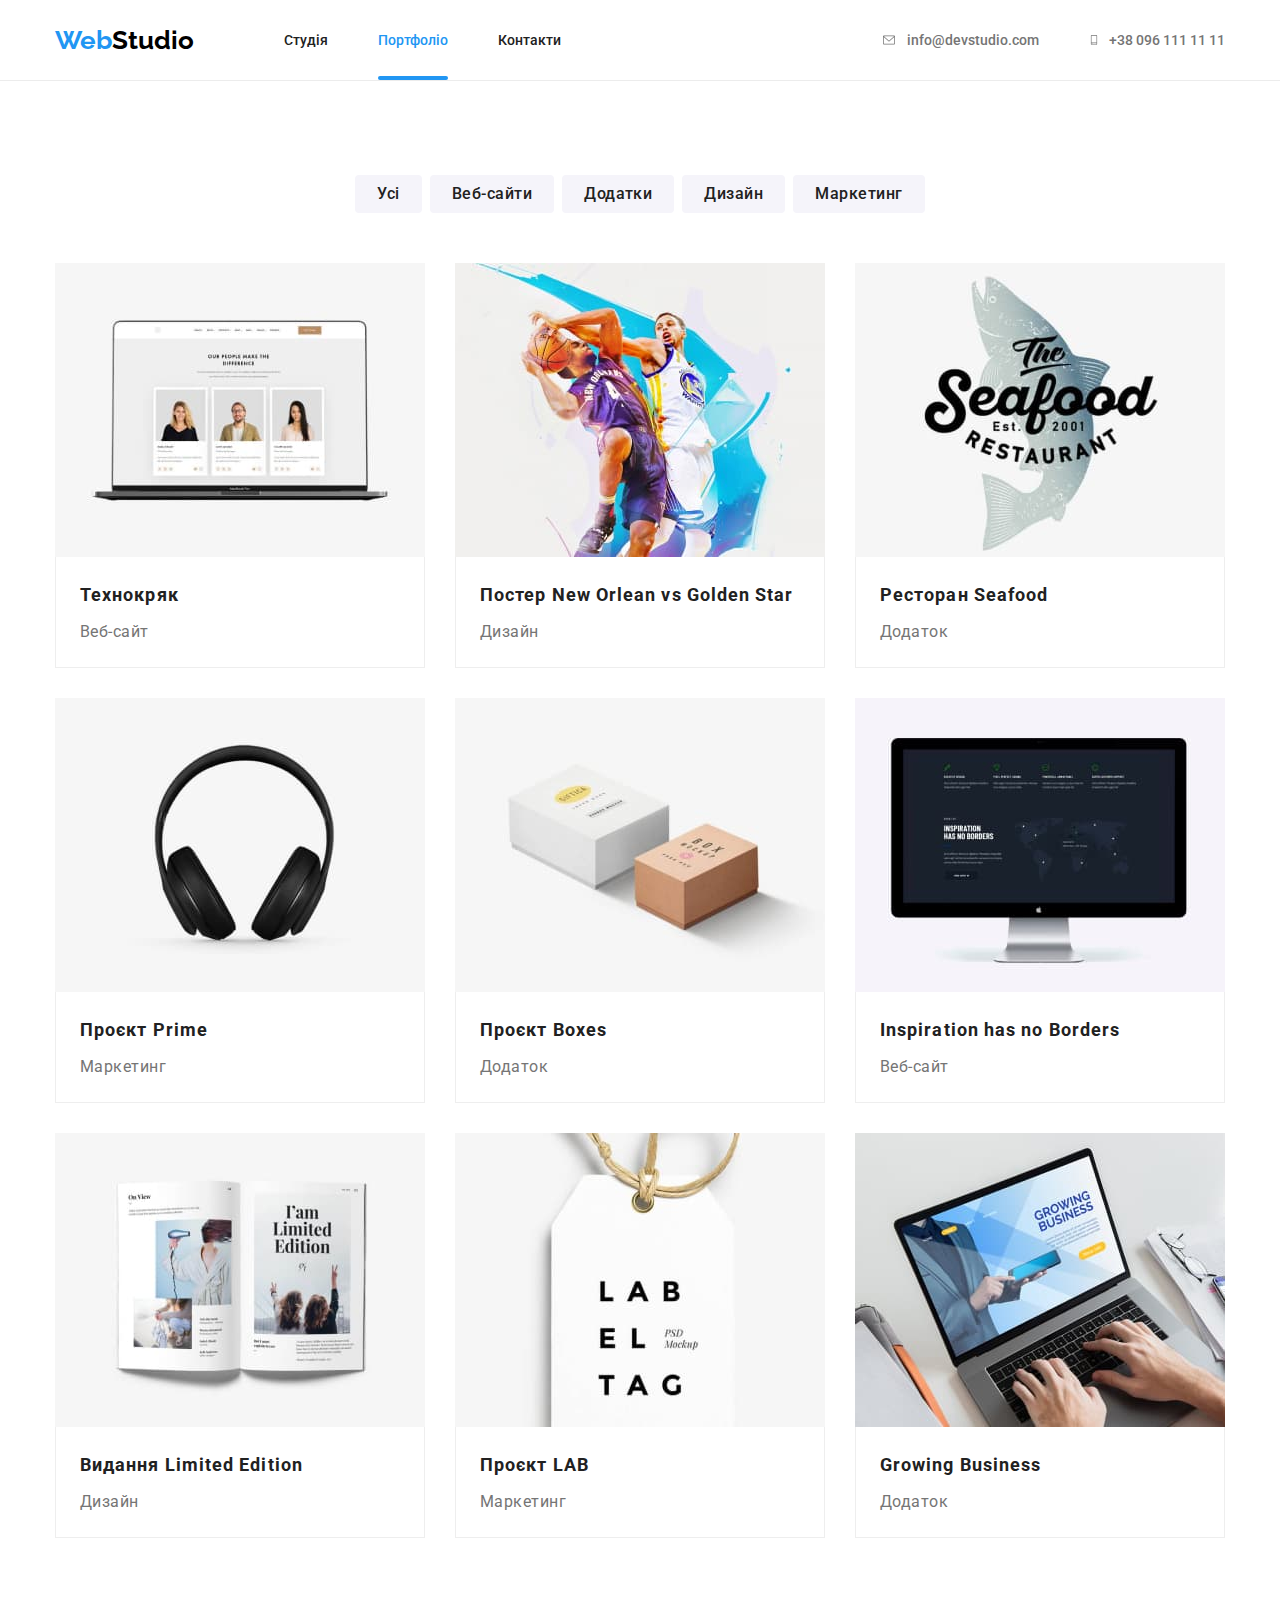
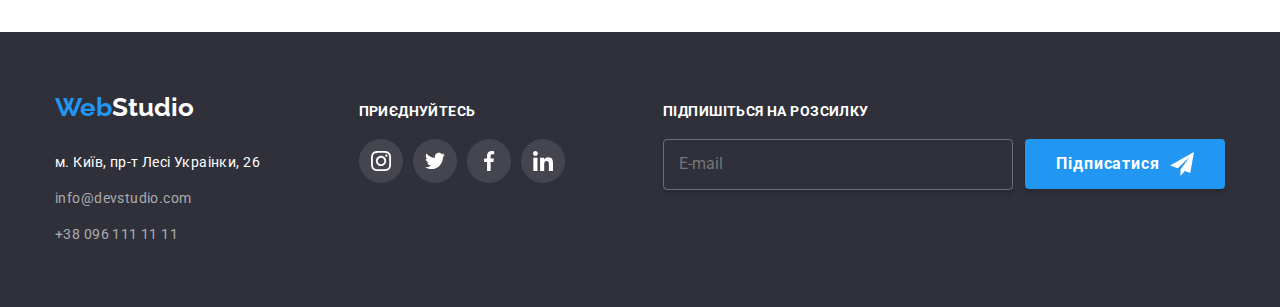
==== commit 45d46131: "14.11_BEM_SASS" ====
--- a/portfolio.html
+++ b/portfolio.html
@@ -11,7 +11,7 @@
   <link href="https://fonts.googleapis.com/css2?family=Raleway:wght@700&display=swap" rel="stylesheet">
 
   <link rel="stylesheet" href="https://cdnjs.cloudflare.com/ajax/libs/modern-normalize/1.0.0/modern-normalize.min.css">
-  <link rel="stylesheet" href="./css/styles.css">
+  <link rel="stylesheet" href="./css/main.min.css">
 
   <title>Portfolio</title>
 </head>
@@ -27,8 +27,8 @@
       <nav class="navigation">
         <a href="#" class="logoweb">Web<span class="logostudio">Studio</span></a>
         <ul class="navigation__menu">
-          <li><a href="#about" class="navigation__link-active">Студія</a></li>
-          <li><a href="portfolio.html" class="navigation__link">Портфоліо</a></li>
+          <li><a href="index.html" class="navigation__link">Студія</a></li>
+          <li><a href="portfolio.html" class="navigation__link-active">Портфоліо</a></li>
           <li><a href="#contacts" class="navigation__link">Контакти</a></li>
         </ul>
       </nav>
--- a/css/main.min.css
+++ b/css/main.min.css
@@ -0,0 +1 @@
+body{font-style:normal;font-family:"Roboto",sans-serif}h1,h2,h3,h4,h5,h6{margin:0;padding:0}p{margin:0;padding:0}a{text-decoration:none;color:currentColor}ul{list-style-type:none;margin:0;padding:0}button{font-style:normal;font-family:"Roboto",sans-serif;padding:0}img{display:block}.container{width:1200px;padding:0 15px;margin:0 auto}.visually-hidden{position:absolute;width:1px;height:1px;margin:-1px;border:0;padding:0;white-space:nowrap;-webkit-clip-path:inset(100%);clip-path:inset(100%);clip:rect(0 0 0 0);overflow:hidden}.header{border-bottom:1px solid #ececec}.header-menu{background-color:#fff;display:-webkit-box;display:-ms-flexbox;display:flex;-webkit-box-align:center;-ms-flex-align:center;align-items:center;-webkit-box-pack:center;-ms-flex-pack:center;justify-content:center}.logoweb{color:#2196f3;font-size:26px;font-weight:700;line-height:1.17;font-family:"Raleway",sans-serif;margin-right:90px}.logostudio{color:#000}.navigation{display:-webkit-box;display:-ms-flexbox;display:flex;-webkit-box-align:center;-ms-flex-align:center;align-items:center}.navigation__menu{display:-webkit-box;display:-ms-flexbox;display:flex;gap:50px;padding:0;margin:0}.navigation__link{color:#212121;font-size:14px;font-weight:500;line-height:1.17;display:block;padding:32px 0;-webkit-transition:color 250ms cubic-bezier(0.4, 0, 0.2, 1);transition:color 250ms cubic-bezier(0.4, 0, 0.2, 1)}.navigation__link-active{position:relative;color:#2196f3;font-size:14px;font-weight:500;line-height:1.17;display:block;padding:32px 0}.navigation__link-active::after{content:"";position:absolute;bottom:0;display:block;background-color:#2196f3;width:100%;height:4px;border-radius:2px}.navigation__link:hover,.navigation__link:focus{color:#2196f3}.connection__menu{display:-webkit-box;display:-ms-flexbox;display:flex;gap:50px;padding:0;margin-left:auto;-webkit-box-align:center;-ms-flex-align:center;align-items:center}.connection__list{color:#757575}.connection__svg-env{width:16px;height:12px;padding:0;margin-right:10px;fill:currentColor}.connection__svg-smart{width:10px;height:16px;padding:0;margin-right:10px;fill:currentColor}.connection__link{display:-webkit-box;display:-ms-flexbox;display:flex;-webkit-box-align:center;-ms-flex-align:center;align-items:center;color:currentColor;font-size:14px;font-weight:500;line-height:1.17;-webkit-transition:color 250ms cubic-bezier(0.4, 0, 0.2, 1);transition:color 250ms cubic-bezier(0.4, 0, 0.2, 1)}.connection__link:hover,.connection__link:focus{color:#2196f3}.slogan{text-align:center;position:relative}.section-slogan{padding:200px 0;max-width:1600px;margin-left:auto;margin-right:auto;background-image:-webkit-gradient(linear, left top, right top, from(rgba(47, 48, 58, 0.4)), to(rgba(47, 48, 58, 0.4))),url("../images/fon.jpg");background-image:linear-gradient(to right, rgba(47, 48, 58, 0.4), rgba(47, 48, 58, 0.4)),url("../images/fon.jpg")}.slogan-text{color:#fff;text-align:center;font-size:44px;font-weight:900;line-height:1.36;letter-spacing:2.64px;text-transform:uppercase;width:700px;margin:auto;margin-bottom:30px}.order{font-style:normal;background-color:#2196f3;color:#fff;border:none;border-radius:4px;text-align:center;font-size:16px;font-weight:700;line-height:1.875;letter-spacing:.96px;padding:10px 32px;cursor:pointer;-webkit-transition:background-color 250ms cubic-bezier(0.4, 0, 0.2, 1);transition:background-color 250ms cubic-bezier(0.4, 0, 0.2, 1)}.order:hover,.order:focus{background-color:#188ce8;outline-width:0}.modal{position:absolute;top:50%;left:50%;-webkit-transform:translate(-50%, -50%) scale(1);transform:translate(-50%, -50%) scale(1);width:530px;height:580px;display:-webkit-box;display:-ms-flexbox;display:flex;-webkit-box-align:start;-ms-flex-align:start;align-items:flex-start;-webkit-box-pack:center;-ms-flex-pack:center;justify-content:center;background-color:#fff;padding:40px;-webkit-transition:-webkit-transform 250ms cubic-bezier(0.4, 0, 0.2, 1);transition:-webkit-transform 250ms cubic-bezier(0.4, 0, 0.2, 1);transition:transform 250ms cubic-bezier(0.4, 0, 0.2, 1);transition:transform 250ms cubic-bezier(0.4, 0, 0.2, 1), -webkit-transform 250ms cubic-bezier(0.4, 0, 0.2, 1)}.modal.is-hidden{-webkit-transform:scale(0.1);transform:scale(0.1)}.modal__backdrop{position:fixed;z-index:10;top:0;left:0;width:100%;height:100%;background-color:rgba(0,0,0,.5);opacity:1;visibility:visible;-webkit-transition:opacity 250ms cubic-bezier(0.4, 0, 0.2, 1),visibility 250ms cubic-bezier(0.4, 0, 0.2, 1);transition:opacity 250ms cubic-bezier(0.4, 0, 0.2, 1),visibility 250ms cubic-bezier(0.4, 0, 0.2, 1)}.modal__backdrop.is-hidden{visibility:hidden;opacity:0;pointer-events:none}.modal__form{display:-webkit-box;display:-ms-flexbox;display:flex;-webkit-box-orient:vertical;-webkit-box-direction:normal;-ms-flex-direction:column;flex-direction:column;-webkit-box-align:center;-ms-flex-align:center;align-items:center;padding:0}.modal__group{display:-webkit-box;display:-ms-flexbox;display:flex;-webkit-box-orient:vertical;-webkit-box-direction:normal;-ms-flex-direction:column;flex-direction:column;padding:0;margin:0;border:none;width:450px}.modal__title{width:100%;font-weight:700;text-align:center;font-size:20px;line-height:normal;letter-spacing:.6px;margin-bottom:30px}.modal__label{position:relative;display:-webkit-box;display:-ms-flexbox;display:flex;-webkit-box-orient:vertical;-webkit-box-direction:normal;-ms-flex-direction:column;flex-direction:column;cursor:pointer;margin-bottom:28px;color:#212121}.modal__label:focus>.modal__icon,.modal__label:focus-visible>.modal__icon,.modal__label:focus-within>.modal__icon{color:#2196f3}.modal__input{display:block;height:40px;border-radius:4px;border:1px solid rgba(33,33,33,.2);padding-left:40px;-webkit-transition:border-color 250ms cubic-bezier(0.4, 0, 0.2, 1);transition:border-color 250ms cubic-bezier(0.4, 0, 0.2, 1)}.modal__input:focus,.modal__input:focus-visible,.modal__input:focus-within{border-color:#2196f3;outline-width:0}.modal__text{position:absolute;top:-50%;left:0px;color:#757575;font-size:12px;font-weight:400;line-height:normal;letter-spacing:.12px}.modal__icon{position:absolute;top:25%;left:12px;-webkit-transition:color 250ms cubic-bezier(0.4, 0, 0.2, 1);transition:color 250ms cubic-bezier(0.4, 0, 0.2, 1)}.modal__svg{width:18px;height:18px;fill:currentColor}.modal__comments{position:relative;display:-webkit-box;display:-ms-flexbox;display:flex;-webkit-box-orient:vertical;-webkit-box-direction:normal;-ms-flex-direction:column;flex-direction:column;cursor:pointer;margin-bottom:20px;color:#212121}.modal__commetsinput{display:block;height:120px;border-radius:4px;border:1px solid rgba(33,33,33,.2);padding:12px 16px;resize:none;color:rgba(117,117,117,.5);font-size:12px;font-weight:400;line-height:normal;letter-spacing:.12px;-webkit-transition:border-color 250ms cubic-bezier(0.4, 0, 0.2, 1);transition:border-color 250ms cubic-bezier(0.4, 0, 0.2, 1)}.modal__commentstext{position:absolute;top:-20px;left:0px;color:#757575;font-size:12px;font-weight:400;line-height:normal;letter-spacing:.12px}.modal__comments:focus-within>.modal__commetsinput{border-color:#2196f3;outline-width:0}.modal__checkbox{position:relative;display:-webkit-box;display:-ms-flexbox;display:flex;-webkit-box-align:center;-ms-flex-align:center;align-items:center;-webkit-box-pack:center;-ms-flex-pack:center;justify-content:center;padding:0;margin-bottom:30px}.modal__checkboxinput{position:absolute;width:1px;height:1px;margin:-1px;border:0;padding:0;white-space:nowrap;-webkit-clip-path:inset(100%);clip-path:inset(100%);clip:rect(0 0 0 0);overflow:hidden}.modal__checkboxtext{color:#757575;font-size:14px;font-weight:400;line-height:24px;letter-spacing:.42px;margin-left:8px}.modal__checkboxtext-active{color:#2196f3;text-decoration-line:underline}.modal__checkboxicon{display:-webkit-box;display:-ms-flexbox;display:flex;-webkit-box-pack:center;-ms-flex-pack:center;justify-content:center;-webkit-box-align:center;-ms-flex-align:center;align-items:center;width:16px;height:16px;color:#fff;border:1.5px solid #212121;border-radius:4px;-webkit-transition:color 250ms cubic-bezier(0.4, 0, 0.2, 1),background-color 250ms cubic-bezier(0.4, 0, 0.2, 1);transition:color 250ms cubic-bezier(0.4, 0, 0.2, 1),background-color 250ms cubic-bezier(0.4, 0, 0.2, 1)}.modal__checkboxsvg{width:16px;height:16px;fill:currentColor}.modal__checkboxinput:checked+.modal__checkboxicon{color:#fff;background-color:#2196f3;border-color:rgba(0,0,0,0)}.modal__checkboxinput:focus-visible+.modal__checkboxicon{color:#fff;border-color:#2196f3}.modal__send{display:-webkit-box;display:-ms-flexbox;display:flex;-webkit-box-pack:center;-ms-flex-pack:center;justify-content:center;-webkit-box-align:center;-ms-flex-align:center;align-items:center;width:200px;height:50px;background-color:#2196f3;color:#fff;border:none;border-radius:4px;-webkit-box-shadow:0px 4px 4px 0px rgba(0,0,0,.15);box-shadow:0px 4px 4px 0px rgba(0,0,0,.15);text-align:center;font-size:16px;font-weight:700;line-height:30px;letter-spacing:.96px;padding:10px 0;cursor:pointer;-webkit-transition:background-color 250ms cubic-bezier(0.4, 0, 0.2, 1);transition:background-color 250ms cubic-bezier(0.4, 0, 0.2, 1)}.modal__send:focus,.modal__send:hover{background-color:#188ce8;outline-width:0}.modal__close{position:absolute;top:8px;right:8px;display:-webkit-box;display:-ms-flexbox;display:flex;-webkit-box-align:center;-ms-flex-align:center;align-items:center;-webkit-box-pack:center;-ms-flex-pack:center;justify-content:center;width:30px;height:30px;border-radius:50%;border:1px solid #afb1b8;color:currentColor;background-color:#fff;-webkit-transition:color 250ms cubic-bezier(0.4, 0, 0.2, 1);transition:color 250ms cubic-bezier(0.4, 0, 0.2, 1)}.modal__closesvg{width:18px;height:18px;fill:currentColor}.modal__close:hover,.modal__close:focus{color:#2196f3;outline-width:0}.section-whatdowedo{padding:94px 0}.whatdowedo{background-color:#fff}.whatdowedo__menu{display:-webkit-box;display:-ms-flexbox;display:flex;gap:30px;-webkit-box-pack:center;-ms-flex-pack:center;justify-content:center}.whatdowedo__list{width:270px;display:block}.whatdowedo__icon{display:-webkit-box;display:-ms-flexbox;display:flex;height:120px;background-color:#f5f4fa;border-radius:4px;-webkit-box-align:center;-ms-flex-align:center;align-items:center;-webkit-box-pack:center;-ms-flex-pack:center;justify-content:center}.whatdowedo__icon-svg{width:70px;height:70px}.whatdowedo__title{color:#212121;font-size:14px;font-weight:700;line-height:1.17;letter-spacing:.42px;text-transform:uppercase;margin-bottom:10px;margin-top:30px}.whatdowedo__text{color:#757575;font-size:14px;font-weight:400;line-height:1.7;letter-spacing:.42px}.section-whatimage{padding-bottom:94px;background-color:#fff}.whatimage__slogan{color:#212121;text-align:center;font-size:36px;font-weight:700;letter-spacing:1.08px;margin-bottom:50px}.whatimage__menu{display:-webkit-box;display:-ms-flexbox;display:flex;-webkit-box-align:center;-ms-flex-align:center;align-items:center;gap:30px;-webkit-box-pack:center;-ms-flex-pack:center;justify-content:center}.whatimage__list{position:relative;z-index:auto}.whatimage__text{position:absolute;bottom:0;width:100%;height:70px;background-color:rgba(47,48,58,.8);color:#fff;display:-webkit-box;display:-ms-flexbox;display:flex;-webkit-box-align:center;-ms-flex-align:center;align-items:center;-webkit-box-pack:center;-ms-flex-pack:center;justify-content:center;font-size:14px;font-weight:700;line-height:normal;letter-spacing:.42px;text-transform:uppercase}.section-ourteam{background-color:#f5f4fa;padding:94px 0}.ourteam__title{color:#212121;text-align:center;font-size:36px;font-weight:700;letter-spacing:1.08px;margin-bottom:50px}.ourteam__list{display:-webkit-box;display:-ms-flexbox;display:flex;gap:30px;-webkit-box-pack:center;-ms-flex-pack:center;justify-content:center}.ourteam__card{width:270px;border-radius:0px 0px 4px 4px;background:#fff;-webkit-box-shadow:0px 2px 1px 0px rgba(0,0,0,.2),0px 1px 1px 0px rgba(0,0,0,.14),0px 1px 3px 0px rgba(0,0,0,.12);box-shadow:0px 2px 1px 0px rgba(0,0,0,.2),0px 1px 1px 0px rgba(0,0,0,.14),0px 1px 3px 0px rgba(0,0,0,.12)}.ourteam__text{padding:30px 0}.ourteam__name{color:#212121;text-align:center;font-size:16px;font-weight:500;letter-spacing:.48px;margin-bottom:10px}.ourteam__profession{color:#757575;text-align:center;font-size:16px;font-weight:400;letter-spacing:.48px;margin-bottom:16px}.ourteam__snmenu{display:-webkit-box;display:-ms-flexbox;display:flex;gap:10px;-webkit-box-pack:center;-ms-flex-pack:center;justify-content:center}.ourteam__snlist{display:-webkit-box;display:-ms-flexbox;display:flex;-webkit-box-align:center;-ms-flex-align:center;align-items:center;-webkit-box-pack:center;-ms-flex-pack:center;justify-content:center;width:44px;height:44px;border-radius:50%;color:#afb1b8;-webkit-transition:color 250ms cubic-bezier(0.4, 0, 0.2, 1),background-color 250ms cubic-bezier(0.4, 0, 0.2, 1);transition:color 250ms cubic-bezier(0.4, 0, 0.2, 1),background-color 250ms cubic-bezier(0.4, 0, 0.2, 1)}.ourteam__snlist:hover,.ourteam__snlist:focus{color:#fff;background-color:#2196f3}.sn-svg{width:20px;height:20px;fill:currentColor}.section-regcust{background-color:#fff;padding:94px 0}.regcust__title{color:#212121;text-align:center;font-size:36px;font-weight:700;letter-spacing:1.08px;margin-bottom:50px}.regcust__menu{display:-webkit-box;display:-ms-flexbox;display:flex;gap:30px;padding:0;margin:0}.regcust__list{display:block}.regcust__list-a{display:-webkit-box;display:-ms-flexbox;display:flex;-webkit-box-align:center;-ms-flex-align:center;align-items:center;-webkit-box-pack:center;-ms-flex-pack:center;justify-content:center;width:170px;height:92px;border-radius:4px;color:#afb1b8;background-color:#fff;border:1px solid #afb1b8;-webkit-transition:color 250ms cubic-bezier(0.4, 0, 0.2, 1),border 250ms cubic-bezier(0.4, 0, 0.2, 1);transition:color 250ms cubic-bezier(0.4, 0, 0.2, 1),border 250ms cubic-bezier(0.4, 0, 0.2, 1)}.regcust__list-a:hover,.regcust__list-a:focus{color:#2196f3;border:1px solid #2196f3}.regcust__client-svg{width:106px;height:60px;fill:currentColor}.section__portfolio{padding:94px 0;margin:0}.portfolio__button-menu{display:-webkit-box;display:-ms-flexbox;display:flex;gap:8px;-webkit-box-pack:center;-ms-flex-pack:center;justify-content:center;margin-bottom:50px}.portfolio__button{border-radius:4px;background:#f5f4fa;border:0;color:#212121;text-align:center;font-size:16px;font-weight:500;line-height:26px;letter-spacing:.48px;cursor:pointer;padding:6px 22px;-webkit-transition:color 250ms cubic-bezier(0.4, 0, 0.2, 1),background-color 250ms cubic-bezier(0.4, 0, 0.2, 1),-webkit-box-shadow 250ms cubic-bezier(0.4, 0, 0.2, 1);transition:color 250ms cubic-bezier(0.4, 0, 0.2, 1),background-color 250ms cubic-bezier(0.4, 0, 0.2, 1),-webkit-box-shadow 250ms cubic-bezier(0.4, 0, 0.2, 1);transition:color 250ms cubic-bezier(0.4, 0, 0.2, 1),background-color 250ms cubic-bezier(0.4, 0, 0.2, 1),box-shadow 250ms cubic-bezier(0.4, 0, 0.2, 1);transition:color 250ms cubic-bezier(0.4, 0, 0.2, 1),background-color 250ms cubic-bezier(0.4, 0, 0.2, 1),box-shadow 250ms cubic-bezier(0.4, 0, 0.2, 1),-webkit-box-shadow 250ms cubic-bezier(0.4, 0, 0.2, 1)}.portfolio__button:hover,.portfolio__button:focus{background-color:#2196f3;color:#fff;-webkit-box-shadow:0px 2px 2px 0px rgba(0,0,0,.12),0px 1px 2px 0px rgba(0,0,0,.08),0px 3px 1px 0px rgba(0,0,0,.1);box-shadow:0px 2px 2px 0px rgba(0,0,0,.12),0px 1px 2px 0px rgba(0,0,0,.08),0px 3px 1px 0px rgba(0,0,0,.1)}.portfolio__menu{display:-webkit-box;display:-ms-flexbox;display:flex;-ms-flex-wrap:wrap;flex-wrap:wrap;gap:30px}.portfolio__card{display:block;width:370px;background:#fff;-webkit-transition:-webkit-box-shadow 250ms cubic-bezier(0.4, 0, 0.2, 1);transition:-webkit-box-shadow 250ms cubic-bezier(0.4, 0, 0.2, 1);transition:box-shadow 250ms cubic-bezier(0.4, 0, 0.2, 1);transition:box-shadow 250ms cubic-bezier(0.4, 0, 0.2, 1), -webkit-box-shadow 250ms cubic-bezier(0.4, 0, 0.2, 1)}.portfolio__image{position:relative;overflow:hidden}.portfolio__overlay{position:absolute;bottom:0;display:-webkit-box;display:-ms-flexbox;display:flex;-webkit-box-align:center;-ms-flex-align:center;align-items:center;-webkit-box-pack:center;-ms-flex-pack:center;justify-content:center;background-color:rgba(33,150,243,.9);width:100%;height:100%;padding:63px 24px;-webkit-transform:translateY(100%);transform:translateY(100%);-webkit-transition:-webkit-transform 250ms cubic-bezier(0.4, 0, 0.2, 1);transition:-webkit-transform 250ms cubic-bezier(0.4, 0, 0.2, 1);transition:transform 250ms cubic-bezier(0.4, 0, 0.2, 1);transition:transform 250ms cubic-bezier(0.4, 0, 0.2, 1), -webkit-transform 250ms cubic-bezier(0.4, 0, 0.2, 1)}.portfolio__overlay-text{color:#fff;font-family:Roboto;font-size:18px;font-weight:400;line-height:28px;letter-spacing:.54px}.portfolio__back{padding:20px 24px;border:1px solid #eee;border-top:0}.portfolio__title{color:#212121;font-size:18px;font-weight:700;line-height:2;letter-spacing:1.08px;margin-bottom:4px}.portfolio__text{color:#757575;font-size:16px;font-weight:400;line-height:1.875;letter-spacing:.48px}.portfolio__card:hover,.portfolio__card:focus{-webkit-box-shadow:1px 4px 6px 0px rgba(0,0,0,.16),0px 4px 4px 0px rgba(0,0,0,.06),0px 1px 1px 0px rgba(0,0,0,.12);box-shadow:1px 4px 6px 0px rgba(0,0,0,.16),0px 4px 4px 0px rgba(0,0,0,.06),0px 1px 1px 0px rgba(0,0,0,.12)}.portfolio__card:hover .portfolio__overlay,.portfolio__card:focus .portfolio__overlay{-webkit-transform:translateY(0);transform:translateY(0);-webkit-box-shadow:1px 4px 6px 0px rgba(0,0,0,.16),0px 4px 4px 0px rgba(0,0,0,.06),0px 1px 1px 0px rgba(0,0,0,.12);box-shadow:1px 4px 6px 0px rgba(0,0,0,.16),0px 4px 4px 0px rgba(0,0,0,.06),0px 1px 1px 0px rgba(0,0,0,.12)}.footer{background-color:#2f303a;padding:60px 0}.footer__container{display:-webkit-box;display:-ms-flexbox;display:flex;-webkit-box-align:baseline;-ms-flex-align:baseline;align-items:baseline;-webkit-box-pack:justify;-ms-flex-pack:justify;justify-content:space-between}.footer__logoweb{color:#2196f3;font-size:26px;font-weight:700;line-height:1.17;font-family:"Raleway",sans-serif;padding:0;margin:0}.footer__logoweb .footer__logostudio{color:#fff}.footer__container{display:-webkit-box;display:-ms-flexbox;display:flex;-webkit-box-align:baseline;-ms-flex-align:baseline;align-items:baseline;-webkit-box-pack:justify;-ms-flex-pack:justify;justify-content:space-between}.contacts__menu{margin-top:28px}.contacts__list{margin-bottom:12px}.contacts__link{color:#fff;font-size:14px;font-weight:400;line-height:1.71;letter-spacing:.42px;font-style:normal;-webkit-transition:color 250ms cubic-bezier(0.4, 0, 0.2, 1);transition:color 250ms cubic-bezier(0.4, 0, 0.2, 1)}.contacts__link:hover,.contacts__link:focus{color:#2196f3}.contacts__link-dop{color:rgba(255,255,255,.6);font-size:14px;font-weight:400;line-height:1.71;letter-spacing:.42px;font-style:normal;-webkit-transition:color 250ms cubic-bezier(0.4, 0, 0.2, 1);transition:color 250ms cubic-bezier(0.4, 0, 0.2, 1)}.contacts__link-dop:hover,.contacts__link-dop:focus{color:#2196f3}.socialnetworks__title{color:#fff;font-family:Roboto;font-size:14px;font-weight:700;line-height:normal;letter-spacing:.42px;text-transform:uppercase;margin-bottom:20px}.socialnetworks__menu{display:-webkit-box;display:-ms-flexbox;display:flex;gap:10px;-webkit-box-pack:center;-ms-flex-pack:center;justify-content:center}.socialnetworks__list{display:-webkit-box;display:-ms-flexbox;display:flex;-webkit-box-align:center;-ms-flex-align:center;align-items:center;-webkit-box-pack:center;-ms-flex-pack:center;justify-content:center;width:44px;height:44px;border-radius:50%;color:#fff;background-color:rgba(255,255,255,.1);-webkit-transition:background-color 250ms cubic-bezier(0.4, 0, 0.2, 1);transition:background-color 250ms cubic-bezier(0.4, 0, 0.2, 1)}.socialnetworks__list:hover,.socialnetworks__list:focus{background-color:#2196f3}.footer__subscribe{display:-webkit-box;display:-ms-flexbox;display:flex;-webkit-box-orient:vertical;-webkit-box-direction:normal;-ms-flex-direction:column;flex-direction:column;margin-right:0}.subscribe__title{color:#fff;font-size:14px;font-weight:700;line-height:normal;letter-spacing:.42px;text-transform:uppercase;margin-bottom:20px}.subscribe__form{display:-webkit-box;display:-ms-flexbox;display:flex;-webkit-box-orient:horizontal;-webkit-box-direction:normal;-ms-flex-direction:row;flex-direction:row}.subscribe__form input{width:350px;border-radius:4px;border:1px solid rgba(255,255,255,.3);background:rgba(33,150,243,0);-webkit-box-shadow:0px 4px 4px 0px rgba(0,0,0,.15);box-shadow:0px 4px 4px 0px rgba(0,0,0,.15);padding:15px;color:#fff}.subscribe__button{display:-webkit-box;display:-ms-flexbox;display:flex;-webkit-box-pack:center;-ms-flex-pack:center;justify-content:center;-webkit-box-align:center;-ms-flex-align:center;align-items:center;width:200px;height:50px;background-color:#2196f3;color:#fff;border:none;border-radius:4px;-webkit-box-shadow:0px 4px 4px 0px rgba(0,0,0,.15);box-shadow:0px 4px 4px 0px rgba(0,0,0,.15);text-align:center;font-size:16px;font-weight:700;line-height:30px;letter-spacing:.96px;padding:10px 0;cursor:pointer;margin-left:12px}.subscribe__svg{width:24px;height:24px;fill:currentColor;margin-left:10px}/*# sourceMappingURL=main.min.css.map */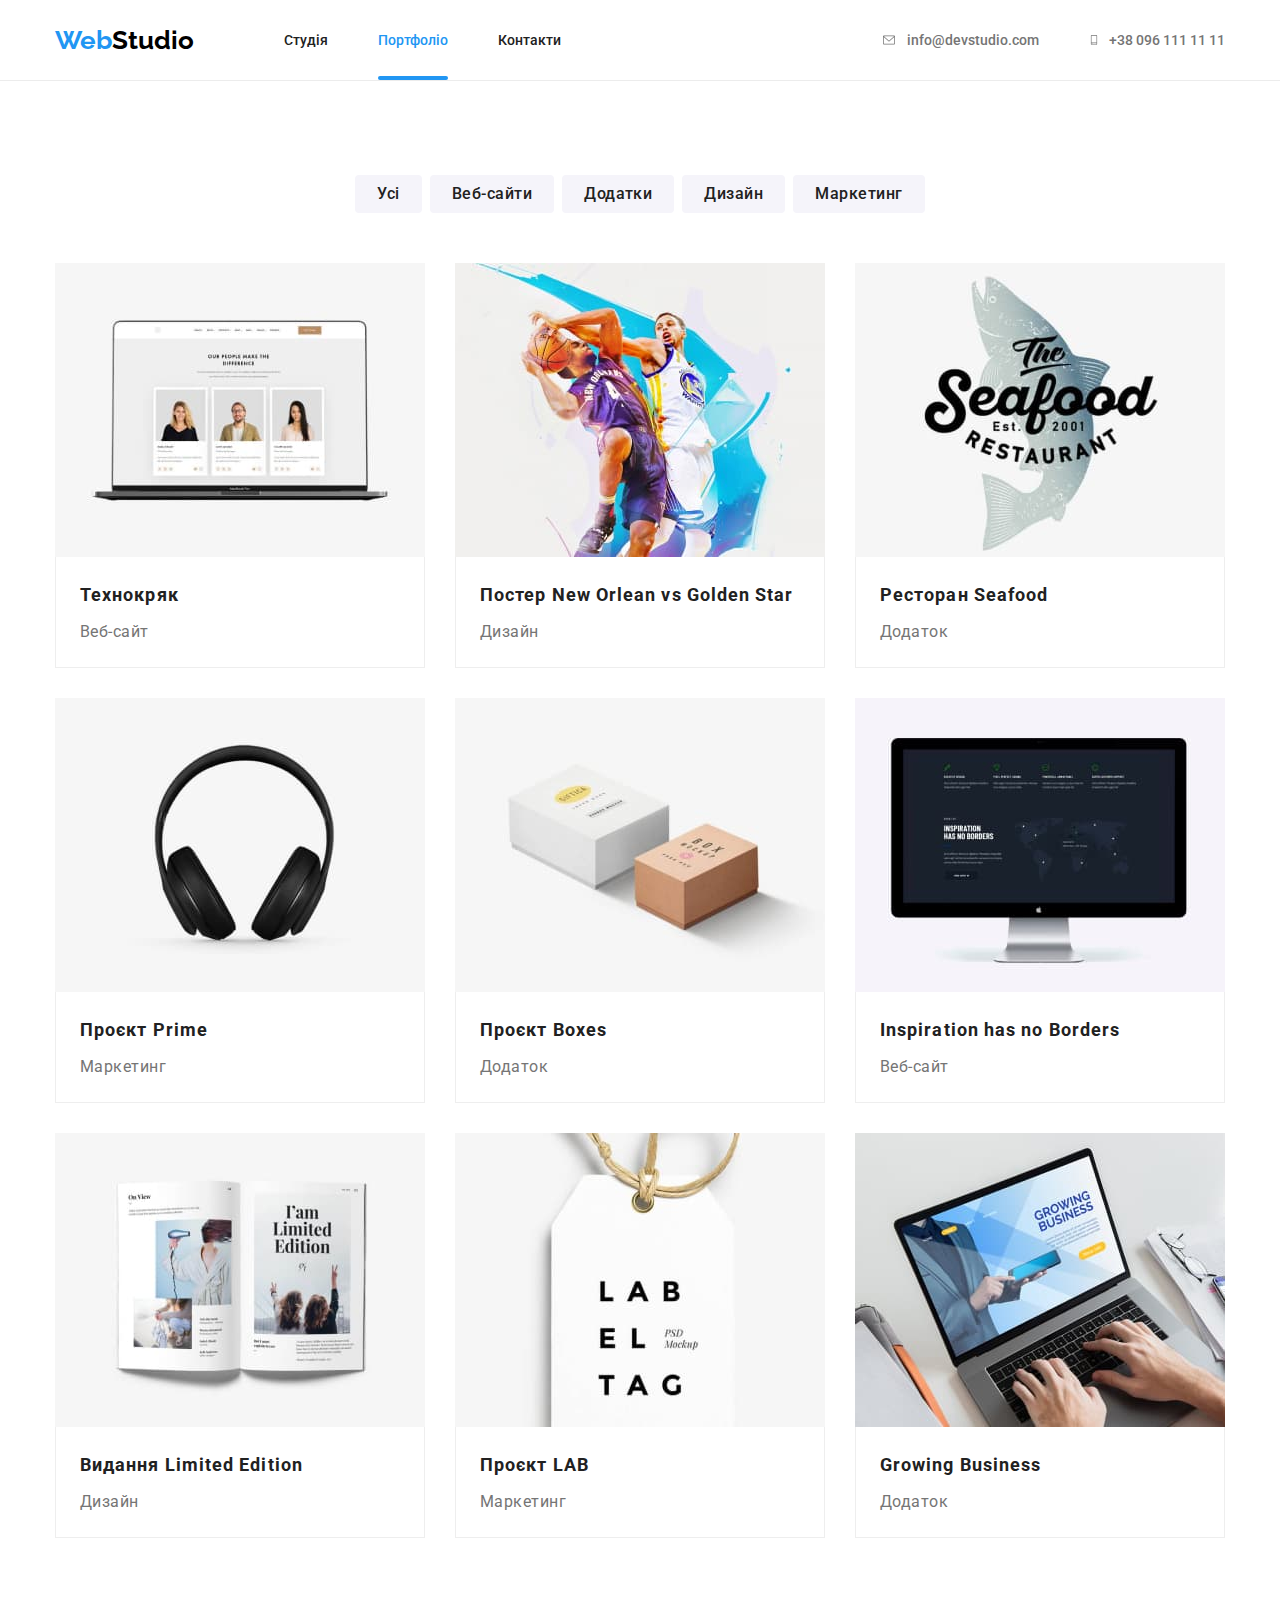
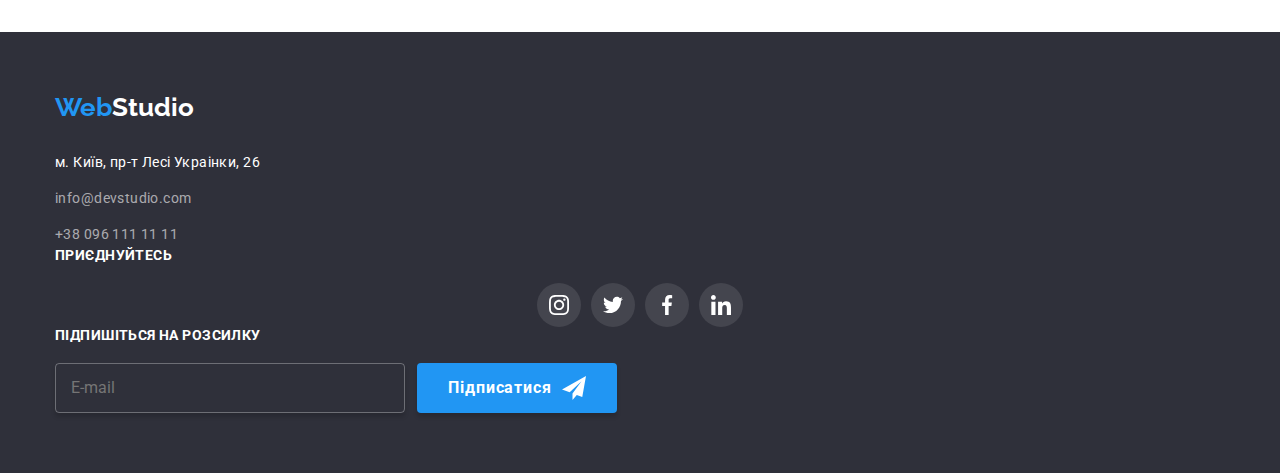
==== commit aa16f7b3: "23.11" ====
--- a/portfolio.html
+++ b/portfolio.html
@@ -303,8 +303,8 @@
       <!-- Subscribe forms -->
       <div class="footer__subscribe">
         <p class="subscribe__title">Підпишіться на розсилку</p>
-        <form name="subscribe__form" autocomplete="on" novalidate class="subscribe__form">
-          <input type="email" name="email" placeholder="E-mail">
+        <form name="subscribe__form" novalidate class="subscribe__form">
+          <input type="email" name="email" placeholder="E-mail"  autocomplete="on">
           <button type="submit" class="subscribe__button">
             Підписатися
             <svg class="subscribe__svg">
--- a/css/main.min.css
+++ b/css/main.min.css
@@ -1 +1 @@
-body{font-style:normal;font-family:"Roboto",sans-serif}h1,h2,h3,h4,h5,h6{margin:0;padding:0}p{margin:0;padding:0}a{text-decoration:none;color:currentColor}ul{list-style-type:none;margin:0;padding:0}button{font-style:normal;font-family:"Roboto",sans-serif;padding:0}img{display:block}.container{width:1200px;padding:0 15px;margin:0 auto}.visually-hidden{position:absolute;width:1px;height:1px;margin:-1px;border:0;padding:0;white-space:nowrap;-webkit-clip-path:inset(100%);clip-path:inset(100%);clip:rect(0 0 0 0);overflow:hidden}.header{border-bottom:1px solid #ececec}.header-menu{background-color:#fff;display:-webkit-box;display:-ms-flexbox;display:flex;-webkit-box-align:center;-ms-flex-align:center;align-items:center;-webkit-box-pack:center;-ms-flex-pack:center;justify-content:center}.logoweb{color:#2196f3;font-size:26px;font-weight:700;line-height:1.17;font-family:"Raleway",sans-serif;margin-right:90px}.logostudio{color:#000}.navigation{display:-webkit-box;display:-ms-flexbox;display:flex;-webkit-box-align:center;-ms-flex-align:center;align-items:center}.navigation__menu{display:-webkit-box;display:-ms-flexbox;display:flex;gap:50px;padding:0;margin:0}.navigation__link{color:#212121;font-size:14px;font-weight:500;line-height:1.17;display:block;padding:32px 0;-webkit-transition:color 250ms cubic-bezier(0.4, 0, 0.2, 1);transition:color 250ms cubic-bezier(0.4, 0, 0.2, 1)}.navigation__link-active{position:relative;color:#2196f3;font-size:14px;font-weight:500;line-height:1.17;display:block;padding:32px 0}.navigation__link-active::after{content:"";position:absolute;bottom:0;display:block;background-color:#2196f3;width:100%;height:4px;border-radius:2px}.navigation__link:hover,.navigation__link:focus{color:#2196f3}.connection__menu{display:-webkit-box;display:-ms-flexbox;display:flex;gap:50px;padding:0;margin-left:auto;-webkit-box-align:center;-ms-flex-align:center;align-items:center}.connection__list{color:#757575}.connection__svg-env{width:16px;height:12px;padding:0;margin-right:10px;fill:currentColor}.connection__svg-smart{width:10px;height:16px;padding:0;margin-right:10px;fill:currentColor}.connection__link{display:-webkit-box;display:-ms-flexbox;display:flex;-webkit-box-align:center;-ms-flex-align:center;align-items:center;color:currentColor;font-size:14px;font-weight:500;line-height:1.17;-webkit-transition:color 250ms cubic-bezier(0.4, 0, 0.2, 1);transition:color 250ms cubic-bezier(0.4, 0, 0.2, 1)}.connection__link:hover,.connection__link:focus{color:#2196f3}.slogan{text-align:center;position:relative}.section-slogan{padding:200px 0;max-width:1600px;margin-left:auto;margin-right:auto;background-image:-webkit-gradient(linear, left top, right top, from(rgba(47, 48, 58, 0.4)), to(rgba(47, 48, 58, 0.4))),url("../images/fon.jpg");background-image:linear-gradient(to right, rgba(47, 48, 58, 0.4), rgba(47, 48, 58, 0.4)),url("../images/fon.jpg")}.slogan-text{color:#fff;text-align:center;font-size:44px;font-weight:900;line-height:1.36;letter-spacing:2.64px;text-transform:uppercase;width:700px;margin:auto;margin-bottom:30px}.order{font-style:normal;background-color:#2196f3;color:#fff;border:none;border-radius:4px;text-align:center;font-size:16px;font-weight:700;line-height:1.875;letter-spacing:.96px;padding:10px 32px;cursor:pointer;-webkit-transition:background-color 250ms cubic-bezier(0.4, 0, 0.2, 1);transition:background-color 250ms cubic-bezier(0.4, 0, 0.2, 1)}.order:hover,.order:focus{background-color:#188ce8;outline-width:0}.modal{position:absolute;top:50%;left:50%;-webkit-transform:translate(-50%, -50%) scale(1);transform:translate(-50%, -50%) scale(1);width:530px;height:580px;display:-webkit-box;display:-ms-flexbox;display:flex;-webkit-box-align:start;-ms-flex-align:start;align-items:flex-start;-webkit-box-pack:center;-ms-flex-pack:center;justify-content:center;background-color:#fff;padding:40px;-webkit-transition:-webkit-transform 250ms cubic-bezier(0.4, 0, 0.2, 1);transition:-webkit-transform 250ms cubic-bezier(0.4, 0, 0.2, 1);transition:transform 250ms cubic-bezier(0.4, 0, 0.2, 1);transition:transform 250ms cubic-bezier(0.4, 0, 0.2, 1), -webkit-transform 250ms cubic-bezier(0.4, 0, 0.2, 1)}.modal.is-hidden{-webkit-transform:scale(0.1);transform:scale(0.1)}.modal__backdrop{position:fixed;z-index:10;top:0;left:0;width:100%;height:100%;background-color:rgba(0,0,0,.5);opacity:1;visibility:visible;-webkit-transition:opacity 250ms cubic-bezier(0.4, 0, 0.2, 1),visibility 250ms cubic-bezier(0.4, 0, 0.2, 1);transition:opacity 250ms cubic-bezier(0.4, 0, 0.2, 1),visibility 250ms cubic-bezier(0.4, 0, 0.2, 1)}.modal__backdrop.is-hidden{visibility:hidden;opacity:0;pointer-events:none}.modal__form{display:-webkit-box;display:-ms-flexbox;display:flex;-webkit-box-orient:vertical;-webkit-box-direction:normal;-ms-flex-direction:column;flex-direction:column;-webkit-box-align:center;-ms-flex-align:center;align-items:center;padding:0}.modal__group{display:-webkit-box;display:-ms-flexbox;display:flex;-webkit-box-orient:vertical;-webkit-box-direction:normal;-ms-flex-direction:column;flex-direction:column;padding:0;margin:0;border:none;width:450px}.modal__title{width:100%;font-weight:700;text-align:center;font-size:20px;line-height:normal;letter-spacing:.6px;margin-bottom:30px}.modal__label{position:relative;display:-webkit-box;display:-ms-flexbox;display:flex;-webkit-box-orient:vertical;-webkit-box-direction:normal;-ms-flex-direction:column;flex-direction:column;cursor:pointer;margin-bottom:28px;color:#212121}.modal__label:focus>.modal__icon,.modal__label:focus-visible>.modal__icon,.modal__label:focus-within>.modal__icon{color:#2196f3}.modal__input{display:block;height:40px;border-radius:4px;border:1px solid rgba(33,33,33,.2);padding-left:40px;-webkit-transition:border-color 250ms cubic-bezier(0.4, 0, 0.2, 1);transition:border-color 250ms cubic-bezier(0.4, 0, 0.2, 1)}.modal__input:focus,.modal__input:focus-visible,.modal__input:focus-within{border-color:#2196f3;outline-width:0}.modal__text{position:absolute;top:-50%;left:0px;color:#757575;font-size:12px;font-weight:400;line-height:normal;letter-spacing:.12px}.modal__icon{position:absolute;top:25%;left:12px;-webkit-transition:color 250ms cubic-bezier(0.4, 0, 0.2, 1);transition:color 250ms cubic-bezier(0.4, 0, 0.2, 1)}.modal__svg{width:18px;height:18px;fill:currentColor}.modal__comments{position:relative;display:-webkit-box;display:-ms-flexbox;display:flex;-webkit-box-orient:vertical;-webkit-box-direction:normal;-ms-flex-direction:column;flex-direction:column;cursor:pointer;margin-bottom:20px;color:#212121}.modal__commetsinput{display:block;height:120px;border-radius:4px;border:1px solid rgba(33,33,33,.2);padding:12px 16px;resize:none;color:rgba(117,117,117,.5);font-size:12px;font-weight:400;line-height:normal;letter-spacing:.12px;-webkit-transition:border-color 250ms cubic-bezier(0.4, 0, 0.2, 1);transition:border-color 250ms cubic-bezier(0.4, 0, 0.2, 1)}.modal__commentstext{position:absolute;top:-20px;left:0px;color:#757575;font-size:12px;font-weight:400;line-height:normal;letter-spacing:.12px}.modal__comments:focus-within>.modal__commetsinput{border-color:#2196f3;outline-width:0}.modal__checkbox{position:relative;display:-webkit-box;display:-ms-flexbox;display:flex;-webkit-box-align:center;-ms-flex-align:center;align-items:center;-webkit-box-pack:center;-ms-flex-pack:center;justify-content:center;padding:0;margin-bottom:30px}.modal__checkboxinput{position:absolute;width:1px;height:1px;margin:-1px;border:0;padding:0;white-space:nowrap;-webkit-clip-path:inset(100%);clip-path:inset(100%);clip:rect(0 0 0 0);overflow:hidden}.modal__checkboxtext{color:#757575;font-size:14px;font-weight:400;line-height:24px;letter-spacing:.42px;margin-left:8px}.modal__checkboxtext-active{color:#2196f3;text-decoration-line:underline}.modal__checkboxicon{display:-webkit-box;display:-ms-flexbox;display:flex;-webkit-box-pack:center;-ms-flex-pack:center;justify-content:center;-webkit-box-align:center;-ms-flex-align:center;align-items:center;width:16px;height:16px;color:#fff;border:1.5px solid #212121;border-radius:4px;-webkit-transition:color 250ms cubic-bezier(0.4, 0, 0.2, 1),background-color 250ms cubic-bezier(0.4, 0, 0.2, 1);transition:color 250ms cubic-bezier(0.4, 0, 0.2, 1),background-color 250ms cubic-bezier(0.4, 0, 0.2, 1)}.modal__checkboxsvg{width:16px;height:16px;fill:currentColor}.modal__checkboxinput:checked+.modal__checkboxicon{color:#fff;background-color:#2196f3;border-color:rgba(0,0,0,0)}.modal__checkboxinput:focus-visible+.modal__checkboxicon{color:#fff;border-color:#2196f3}.modal__send{display:-webkit-box;display:-ms-flexbox;display:flex;-webkit-box-pack:center;-ms-flex-pack:center;justify-content:center;-webkit-box-align:center;-ms-flex-align:center;align-items:center;width:200px;height:50px;background-color:#2196f3;color:#fff;border:none;border-radius:4px;-webkit-box-shadow:0px 4px 4px 0px rgba(0,0,0,.15);box-shadow:0px 4px 4px 0px rgba(0,0,0,.15);text-align:center;font-size:16px;font-weight:700;line-height:30px;letter-spacing:.96px;padding:10px 0;cursor:pointer;-webkit-transition:background-color 250ms cubic-bezier(0.4, 0, 0.2, 1);transition:background-color 250ms cubic-bezier(0.4, 0, 0.2, 1)}.modal__send:focus,.modal__send:hover{background-color:#188ce8;outline-width:0}.modal__close{position:absolute;top:8px;right:8px;display:-webkit-box;display:-ms-flexbox;display:flex;-webkit-box-align:center;-ms-flex-align:center;align-items:center;-webkit-box-pack:center;-ms-flex-pack:center;justify-content:center;width:30px;height:30px;border-radius:50%;border:1px solid #afb1b8;color:currentColor;background-color:#fff;-webkit-transition:color 250ms cubic-bezier(0.4, 0, 0.2, 1);transition:color 250ms cubic-bezier(0.4, 0, 0.2, 1)}.modal__closesvg{width:18px;height:18px;fill:currentColor}.modal__close:hover,.modal__close:focus{color:#2196f3;outline-width:0}.section-whatdowedo{padding:94px 0}.whatdowedo{background-color:#fff}.whatdowedo__menu{display:-webkit-box;display:-ms-flexbox;display:flex;gap:30px;-webkit-box-pack:center;-ms-flex-pack:center;justify-content:center}.whatdowedo__list{width:270px;display:block}.whatdowedo__icon{display:-webkit-box;display:-ms-flexbox;display:flex;height:120px;background-color:#f5f4fa;border-radius:4px;-webkit-box-align:center;-ms-flex-align:center;align-items:center;-webkit-box-pack:center;-ms-flex-pack:center;justify-content:center}.whatdowedo__icon-svg{width:70px;height:70px}.whatdowedo__title{color:#212121;font-size:14px;font-weight:700;line-height:1.17;letter-spacing:.42px;text-transform:uppercase;margin-bottom:10px;margin-top:30px}.whatdowedo__text{color:#757575;font-size:14px;font-weight:400;line-height:1.7;letter-spacing:.42px}.section-whatimage{padding-bottom:94px;background-color:#fff}.whatimage__slogan{color:#212121;text-align:center;font-size:36px;font-weight:700;letter-spacing:1.08px;margin-bottom:50px}.whatimage__menu{display:-webkit-box;display:-ms-flexbox;display:flex;-webkit-box-align:center;-ms-flex-align:center;align-items:center;gap:30px;-webkit-box-pack:center;-ms-flex-pack:center;justify-content:center}.whatimage__list{position:relative;z-index:auto}.whatimage__text{position:absolute;bottom:0;width:100%;height:70px;background-color:rgba(47,48,58,.8);color:#fff;display:-webkit-box;display:-ms-flexbox;display:flex;-webkit-box-align:center;-ms-flex-align:center;align-items:center;-webkit-box-pack:center;-ms-flex-pack:center;justify-content:center;font-size:14px;font-weight:700;line-height:normal;letter-spacing:.42px;text-transform:uppercase}.section-ourteam{background-color:#f5f4fa;padding:94px 0}.ourteam__title{color:#212121;text-align:center;font-size:36px;font-weight:700;letter-spacing:1.08px;margin-bottom:50px}.ourteam__list{display:-webkit-box;display:-ms-flexbox;display:flex;gap:30px;-webkit-box-pack:center;-ms-flex-pack:center;justify-content:center}.ourteam__card{width:270px;border-radius:0px 0px 4px 4px;background:#fff;-webkit-box-shadow:0px 2px 1px 0px rgba(0,0,0,.2),0px 1px 1px 0px rgba(0,0,0,.14),0px 1px 3px 0px rgba(0,0,0,.12);box-shadow:0px 2px 1px 0px rgba(0,0,0,.2),0px 1px 1px 0px rgba(0,0,0,.14),0px 1px 3px 0px rgba(0,0,0,.12)}.ourteam__text{padding:30px 0}.ourteam__name{color:#212121;text-align:center;font-size:16px;font-weight:500;letter-spacing:.48px;margin-bottom:10px}.ourteam__profession{color:#757575;text-align:center;font-size:16px;font-weight:400;letter-spacing:.48px;margin-bottom:16px}.ourteam__snmenu{display:-webkit-box;display:-ms-flexbox;display:flex;gap:10px;-webkit-box-pack:center;-ms-flex-pack:center;justify-content:center}.ourteam__snlist{display:-webkit-box;display:-ms-flexbox;display:flex;-webkit-box-align:center;-ms-flex-align:center;align-items:center;-webkit-box-pack:center;-ms-flex-pack:center;justify-content:center;width:44px;height:44px;border-radius:50%;color:#afb1b8;-webkit-transition:color 250ms cubic-bezier(0.4, 0, 0.2, 1),background-color 250ms cubic-bezier(0.4, 0, 0.2, 1);transition:color 250ms cubic-bezier(0.4, 0, 0.2, 1),background-color 250ms cubic-bezier(0.4, 0, 0.2, 1)}.ourteam__snlist:hover,.ourteam__snlist:focus{color:#fff;background-color:#2196f3}.sn-svg{width:20px;height:20px;fill:currentColor}.section-regcust{background-color:#fff;padding:94px 0}.regcust__title{color:#212121;text-align:center;font-size:36px;font-weight:700;letter-spacing:1.08px;margin-bottom:50px}.regcust__menu{display:-webkit-box;display:-ms-flexbox;display:flex;gap:30px;padding:0;margin:0}.regcust__list{display:block}.regcust__list-a{display:-webkit-box;display:-ms-flexbox;display:flex;-webkit-box-align:center;-ms-flex-align:center;align-items:center;-webkit-box-pack:center;-ms-flex-pack:center;justify-content:center;width:170px;height:92px;border-radius:4px;color:#afb1b8;background-color:#fff;border:1px solid #afb1b8;-webkit-transition:color 250ms cubic-bezier(0.4, 0, 0.2, 1),border 250ms cubic-bezier(0.4, 0, 0.2, 1);transition:color 250ms cubic-bezier(0.4, 0, 0.2, 1),border 250ms cubic-bezier(0.4, 0, 0.2, 1)}.regcust__list-a:hover,.regcust__list-a:focus{color:#2196f3;border:1px solid #2196f3}.regcust__client-svg{width:106px;height:60px;fill:currentColor}.section__portfolio{padding:94px 0;margin:0}.portfolio__button-menu{display:-webkit-box;display:-ms-flexbox;display:flex;gap:8px;-webkit-box-pack:center;-ms-flex-pack:center;justify-content:center;margin-bottom:50px}.portfolio__button{border-radius:4px;background:#f5f4fa;border:0;color:#212121;text-align:center;font-size:16px;font-weight:500;line-height:26px;letter-spacing:.48px;cursor:pointer;padding:6px 22px;-webkit-transition:color 250ms cubic-bezier(0.4, 0, 0.2, 1),background-color 250ms cubic-bezier(0.4, 0, 0.2, 1),-webkit-box-shadow 250ms cubic-bezier(0.4, 0, 0.2, 1);transition:color 250ms cubic-bezier(0.4, 0, 0.2, 1),background-color 250ms cubic-bezier(0.4, 0, 0.2, 1),-webkit-box-shadow 250ms cubic-bezier(0.4, 0, 0.2, 1);transition:color 250ms cubic-bezier(0.4, 0, 0.2, 1),background-color 250ms cubic-bezier(0.4, 0, 0.2, 1),box-shadow 250ms cubic-bezier(0.4, 0, 0.2, 1);transition:color 250ms cubic-bezier(0.4, 0, 0.2, 1),background-color 250ms cubic-bezier(0.4, 0, 0.2, 1),box-shadow 250ms cubic-bezier(0.4, 0, 0.2, 1),-webkit-box-shadow 250ms cubic-bezier(0.4, 0, 0.2, 1)}.portfolio__button:hover,.portfolio__button:focus{background-color:#2196f3;color:#fff;-webkit-box-shadow:0px 2px 2px 0px rgba(0,0,0,.12),0px 1px 2px 0px rgba(0,0,0,.08),0px 3px 1px 0px rgba(0,0,0,.1);box-shadow:0px 2px 2px 0px rgba(0,0,0,.12),0px 1px 2px 0px rgba(0,0,0,.08),0px 3px 1px 0px rgba(0,0,0,.1)}.portfolio__menu{display:-webkit-box;display:-ms-flexbox;display:flex;-ms-flex-wrap:wrap;flex-wrap:wrap;gap:30px}.portfolio__card{display:block;width:370px;background:#fff;-webkit-transition:-webkit-box-shadow 250ms cubic-bezier(0.4, 0, 0.2, 1);transition:-webkit-box-shadow 250ms cubic-bezier(0.4, 0, 0.2, 1);transition:box-shadow 250ms cubic-bezier(0.4, 0, 0.2, 1);transition:box-shadow 250ms cubic-bezier(0.4, 0, 0.2, 1), -webkit-box-shadow 250ms cubic-bezier(0.4, 0, 0.2, 1)}.portfolio__image{position:relative;overflow:hidden}.portfolio__overlay{position:absolute;bottom:0;display:-webkit-box;display:-ms-flexbox;display:flex;-webkit-box-align:center;-ms-flex-align:center;align-items:center;-webkit-box-pack:center;-ms-flex-pack:center;justify-content:center;background-color:rgba(33,150,243,.9);width:100%;height:100%;padding:63px 24px;-webkit-transform:translateY(100%);transform:translateY(100%);-webkit-transition:-webkit-transform 250ms cubic-bezier(0.4, 0, 0.2, 1);transition:-webkit-transform 250ms cubic-bezier(0.4, 0, 0.2, 1);transition:transform 250ms cubic-bezier(0.4, 0, 0.2, 1);transition:transform 250ms cubic-bezier(0.4, 0, 0.2, 1), -webkit-transform 250ms cubic-bezier(0.4, 0, 0.2, 1)}.portfolio__overlay-text{color:#fff;font-family:Roboto;font-size:18px;font-weight:400;line-height:28px;letter-spacing:.54px}.portfolio__back{padding:20px 24px;border:1px solid #eee;border-top:0}.portfolio__title{color:#212121;font-size:18px;font-weight:700;line-height:2;letter-spacing:1.08px;margin-bottom:4px}.portfolio__text{color:#757575;font-size:16px;font-weight:400;line-height:1.875;letter-spacing:.48px}.portfolio__card:hover,.portfolio__card:focus{-webkit-box-shadow:1px 4px 6px 0px rgba(0,0,0,.16),0px 4px 4px 0px rgba(0,0,0,.06),0px 1px 1px 0px rgba(0,0,0,.12);box-shadow:1px 4px 6px 0px rgba(0,0,0,.16),0px 4px 4px 0px rgba(0,0,0,.06),0px 1px 1px 0px rgba(0,0,0,.12)}.portfolio__card:hover .portfolio__overlay,.portfolio__card:focus .portfolio__overlay{-webkit-transform:translateY(0);transform:translateY(0);-webkit-box-shadow:1px 4px 6px 0px rgba(0,0,0,.16),0px 4px 4px 0px rgba(0,0,0,.06),0px 1px 1px 0px rgba(0,0,0,.12);box-shadow:1px 4px 6px 0px rgba(0,0,0,.16),0px 4px 4px 0px rgba(0,0,0,.06),0px 1px 1px 0px rgba(0,0,0,.12)}.footer{background-color:#2f303a;padding:60px 0}.footer__container{display:-webkit-box;display:-ms-flexbox;display:flex;-webkit-box-align:baseline;-ms-flex-align:baseline;align-items:baseline;-webkit-box-pack:justify;-ms-flex-pack:justify;justify-content:space-between}.footer__logoweb{color:#2196f3;font-size:26px;font-weight:700;line-height:1.17;font-family:"Raleway",sans-serif;padding:0;margin:0}.footer__logoweb .footer__logostudio{color:#fff}.footer__container{display:-webkit-box;display:-ms-flexbox;display:flex;-webkit-box-align:baseline;-ms-flex-align:baseline;align-items:baseline;-webkit-box-pack:justify;-ms-flex-pack:justify;justify-content:space-between}.contacts__menu{margin-top:28px}.contacts__list{margin-bottom:12px}.contacts__link{color:#fff;font-size:14px;font-weight:400;line-height:1.71;letter-spacing:.42px;font-style:normal;-webkit-transition:color 250ms cubic-bezier(0.4, 0, 0.2, 1);transition:color 250ms cubic-bezier(0.4, 0, 0.2, 1)}.contacts__link:hover,.contacts__link:focus{color:#2196f3}.contacts__link-dop{color:rgba(255,255,255,.6);font-size:14px;font-weight:400;line-height:1.71;letter-spacing:.42px;font-style:normal;-webkit-transition:color 250ms cubic-bezier(0.4, 0, 0.2, 1);transition:color 250ms cubic-bezier(0.4, 0, 0.2, 1)}.contacts__link-dop:hover,.contacts__link-dop:focus{color:#2196f3}.socialnetworks__title{color:#fff;font-family:Roboto;font-size:14px;font-weight:700;line-height:normal;letter-spacing:.42px;text-transform:uppercase;margin-bottom:20px}.socialnetworks__menu{display:-webkit-box;display:-ms-flexbox;display:flex;gap:10px;-webkit-box-pack:center;-ms-flex-pack:center;justify-content:center}.socialnetworks__list{display:-webkit-box;display:-ms-flexbox;display:flex;-webkit-box-align:center;-ms-flex-align:center;align-items:center;-webkit-box-pack:center;-ms-flex-pack:center;justify-content:center;width:44px;height:44px;border-radius:50%;color:#fff;background-color:rgba(255,255,255,.1);-webkit-transition:background-color 250ms cubic-bezier(0.4, 0, 0.2, 1);transition:background-color 250ms cubic-bezier(0.4, 0, 0.2, 1)}.socialnetworks__list:hover,.socialnetworks__list:focus{background-color:#2196f3}.footer__subscribe{display:-webkit-box;display:-ms-flexbox;display:flex;-webkit-box-orient:vertical;-webkit-box-direction:normal;-ms-flex-direction:column;flex-direction:column;margin-right:0}.subscribe__title{color:#fff;font-size:14px;font-weight:700;line-height:normal;letter-spacing:.42px;text-transform:uppercase;margin-bottom:20px}.subscribe__form{display:-webkit-box;display:-ms-flexbox;display:flex;-webkit-box-orient:horizontal;-webkit-box-direction:normal;-ms-flex-direction:row;flex-direction:row}.subscribe__form input{width:350px;border-radius:4px;border:1px solid rgba(255,255,255,.3);background:rgba(33,150,243,0);-webkit-box-shadow:0px 4px 4px 0px rgba(0,0,0,.15);box-shadow:0px 4px 4px 0px rgba(0,0,0,.15);padding:15px;color:#fff}.subscribe__button{display:-webkit-box;display:-ms-flexbox;display:flex;-webkit-box-pack:center;-ms-flex-pack:center;justify-content:center;-webkit-box-align:center;-ms-flex-align:center;align-items:center;width:200px;height:50px;background-color:#2196f3;color:#fff;border:none;border-radius:4px;-webkit-box-shadow:0px 4px 4px 0px rgba(0,0,0,.15);box-shadow:0px 4px 4px 0px rgba(0,0,0,.15);text-align:center;font-size:16px;font-weight:700;line-height:30px;letter-spacing:.96px;padding:10px 0;cursor:pointer;margin-left:12px}.subscribe__svg{width:24px;height:24px;fill:currentColor;margin-left:10px}/*# sourceMappingURL=main.min.css.map */+body{font-style:normal;font-family:"Roboto",sans-serif}h1,h2,h3,h4,h5,h6{margin:0;padding:0}p{margin:0;padding:0}a{text-decoration:none;color:currentColor}ul{list-style-type:none;margin:0;padding:0}button{font-style:normal;font-family:"Roboto",sans-serif;padding:0}img{display:block}.container{width:1200px;padding:0 15px;margin:0 auto}.visually-hidden{position:absolute;width:1px;height:1px;margin:-1px;border:0;padding:0;white-space:nowrap;-webkit-clip-path:inset(100%);clip-path:inset(100%);clip:rect(0 0 0 0);overflow:hidden}.header{border-bottom:1px solid #ececec}.header-menu{background-color:#fff;display:-webkit-box;display:-ms-flexbox;display:flex;-webkit-box-align:center;-ms-flex-align:center;align-items:center;-webkit-box-pack:center;-ms-flex-pack:center;justify-content:center}.logoweb{color:#2196f3;font-size:26px;font-weight:700;line-height:1.17;font-family:"Raleway",sans-serif;margin-right:90px}.logostudio{color:#000}.navigation{display:-webkit-box;display:-ms-flexbox;display:flex;-webkit-box-align:center;-ms-flex-align:center;align-items:center}.navigation__menu{display:-webkit-box;display:-ms-flexbox;display:flex;gap:50px;padding:0;margin:0}.navigation__link{color:#212121;font-size:14px;font-weight:500;line-height:1.17;display:block;padding:32px 0;-webkit-transition:color 250ms cubic-bezier(0.4, 0, 0.2, 1);transition:color 250ms cubic-bezier(0.4, 0, 0.2, 1)}.navigation__link-active{position:relative;color:#2196f3;font-size:14px;font-weight:500;line-height:1.17;display:block;padding:32px 0}.navigation__link-active::after{content:"";position:absolute;bottom:0;display:block;background-color:#2196f3;width:100%;height:4px;border-radius:2px}.navigation__link:hover,.navigation__link:focus{color:#2196f3}.connection{margin:0}.connection__menu{display:-webkit-box;display:-ms-flexbox;display:flex;gap:50px;padding:0;margin-left:auto;-webkit-box-align:center;-ms-flex-align:center;align-items:center}.connection__list{color:#757575}.connection__svg-env{width:16px;height:12px;padding:0;margin-right:10px;fill:currentColor}.connection__svg-smart{width:10px;height:16px;padding:0;margin-right:10px;fill:currentColor}.connection__link{display:-webkit-box;display:-ms-flexbox;display:flex;-webkit-box-align:center;-ms-flex-align:center;align-items:center;color:currentColor;font-size:14px;font-weight:500;line-height:1.17;-webkit-transition:color 250ms cubic-bezier(0.4, 0, 0.2, 1);transition:color 250ms cubic-bezier(0.4, 0, 0.2, 1)}.connection__link:hover,.connection__link:focus{color:#2196f3}.section-slogan{padding:200px 0;width:100%;max-width:1600px;margin-left:auto;margin-right:auto;background-image:-webkit-gradient(linear, left top, right top, from(rgba(47, 48, 58, 0.4)), to(rgba(47, 48, 58, 0.4))),url("../images/fon.jpg");background-image:linear-gradient(to right, rgba(47, 48, 58, 0.4), rgba(47, 48, 58, 0.4)),url("../images/fon.jpg")}.slogan{text-align:center;position:relative}.slogan__text{color:#fff;text-align:center;font-size:44px;font-weight:900;line-height:1.36;letter-spacing:2.64px;text-transform:uppercase;width:700px;margin:auto;margin-bottom:30px}.order{font-style:normal;background-color:#2196f3;color:#fff;border:none;border-radius:4px;text-align:center;font-size:16px;font-weight:700;line-height:1.875;letter-spacing:.96px;padding:10px 32px;cursor:pointer;-webkit-transition:background-color 250ms cubic-bezier(0.4, 0, 0.2, 1);transition:background-color 250ms cubic-bezier(0.4, 0, 0.2, 1)}.order:hover,.order:focus{background-color:#188ce8;outline-width:0}.modal{position:absolute;top:50%;left:50%;-webkit-transform:translate(-50%, -50%) scale(1);transform:translate(-50%, -50%) scale(1);width:530px;height:580px;display:-webkit-box;display:-ms-flexbox;display:flex;-webkit-box-align:start;-ms-flex-align:start;align-items:flex-start;-webkit-box-pack:center;-ms-flex-pack:center;justify-content:center;background-color:#fff;padding:40px;-webkit-transition:-webkit-transform 250ms cubic-bezier(0.4, 0, 0.2, 1);transition:-webkit-transform 250ms cubic-bezier(0.4, 0, 0.2, 1);transition:transform 250ms cubic-bezier(0.4, 0, 0.2, 1);transition:transform 250ms cubic-bezier(0.4, 0, 0.2, 1), -webkit-transform 250ms cubic-bezier(0.4, 0, 0.2, 1)}.modal.is-hidden{-webkit-transform:scale(0.1);transform:scale(0.1)}.modal__backdrop{position:fixed;z-index:10;top:0;left:0;width:100%;height:100%;background-color:rgba(0,0,0,.5);opacity:1;visibility:visible;-webkit-transition:opacity 250ms cubic-bezier(0.4, 0, 0.2, 1),visibility 250ms cubic-bezier(0.4, 0, 0.2, 1);transition:opacity 250ms cubic-bezier(0.4, 0, 0.2, 1),visibility 250ms cubic-bezier(0.4, 0, 0.2, 1)}.modal__backdrop.is-hidden{visibility:hidden;opacity:0;pointer-events:none}.modal__form{display:-webkit-box;display:-ms-flexbox;display:flex;-webkit-box-orient:vertical;-webkit-box-direction:normal;-ms-flex-direction:column;flex-direction:column;-webkit-box-align:center;-ms-flex-align:center;align-items:center;padding:0}.modal__group{display:-webkit-box;display:-ms-flexbox;display:flex;-webkit-box-orient:vertical;-webkit-box-direction:normal;-ms-flex-direction:column;flex-direction:column;padding:0;margin:0;border:none;width:450px}.modal__title{width:100%;font-weight:700;text-align:center;font-size:20px;line-height:normal;letter-spacing:.6px;margin-bottom:30px}.modal__label{position:relative;display:-webkit-box;display:-ms-flexbox;display:flex;-webkit-box-orient:vertical;-webkit-box-direction:normal;-ms-flex-direction:column;flex-direction:column;cursor:pointer;margin-bottom:28px;color:#212121}.modal__label:focus>.modal__icon,.modal__label:focus-visible>.modal__icon,.modal__label:focus-within>.modal__icon{color:#2196f3}.modal__input{display:block;height:40px;border-radius:4px;border:1px solid rgba(33,33,33,.2);padding-left:40px;-webkit-transition:border-color 250ms cubic-bezier(0.4, 0, 0.2, 1);transition:border-color 250ms cubic-bezier(0.4, 0, 0.2, 1)}.modal__input:focus,.modal__input:focus-visible,.modal__input:focus-within{border-color:#2196f3;outline-width:0}.modal__text{position:absolute;top:-50%;left:0px;color:#757575;font-size:12px;font-weight:400;line-height:normal;letter-spacing:.12px}.modal__icon{position:absolute;top:25%;left:12px;-webkit-transition:color 250ms cubic-bezier(0.4, 0, 0.2, 1);transition:color 250ms cubic-bezier(0.4, 0, 0.2, 1)}.modal__svg{width:18px;height:18px;fill:currentColor}.modal__comments{position:relative;display:-webkit-box;display:-ms-flexbox;display:flex;-webkit-box-orient:vertical;-webkit-box-direction:normal;-ms-flex-direction:column;flex-direction:column;cursor:pointer;margin-bottom:20px;color:#212121}.modal__commetsinput{display:block;height:120px;border-radius:4px;border:1px solid rgba(33,33,33,.2);padding:12px 16px;resize:none;color:rgba(117,117,117,.5);font-size:12px;font-weight:400;line-height:normal;letter-spacing:.12px;-webkit-transition:border-color 250ms cubic-bezier(0.4, 0, 0.2, 1);transition:border-color 250ms cubic-bezier(0.4, 0, 0.2, 1)}.modal__commentstext{position:absolute;top:-20px;left:0px;color:#757575;font-size:12px;font-weight:400;line-height:normal;letter-spacing:.12px}.modal__comments:focus-within>.modal__commetsinput{border-color:#2196f3;outline-width:0}.modal__checkbox{position:relative;display:-webkit-box;display:-ms-flexbox;display:flex;-webkit-box-align:center;-ms-flex-align:center;align-items:center;-webkit-box-pack:center;-ms-flex-pack:center;justify-content:center;padding:0;margin-bottom:30px}.modal__checkboxinput{position:absolute;width:1px;height:1px;margin:-1px;border:0;padding:0;white-space:nowrap;-webkit-clip-path:inset(100%);clip-path:inset(100%);clip:rect(0 0 0 0);overflow:hidden}.modal__checkboxtext{color:#757575;font-size:14px;font-weight:400;line-height:24px;letter-spacing:.42px;margin-left:8px}.modal__checkboxtext-active{color:#2196f3;text-decoration-line:underline}.modal__checkboxicon{display:-webkit-box;display:-ms-flexbox;display:flex;-webkit-box-pack:center;-ms-flex-pack:center;justify-content:center;-webkit-box-align:center;-ms-flex-align:center;align-items:center;width:16px;height:16px;color:#fff;border:1.5px solid #212121;border-radius:4px;-webkit-transition:color 250ms cubic-bezier(0.4, 0, 0.2, 1),background-color 250ms cubic-bezier(0.4, 0, 0.2, 1);transition:color 250ms cubic-bezier(0.4, 0, 0.2, 1),background-color 250ms cubic-bezier(0.4, 0, 0.2, 1)}.modal__checkboxsvg{width:16px;height:16px;fill:currentColor}.modal__checkboxinput:checked+.modal__checkboxicon{color:#fff;background-color:#2196f3;border-color:rgba(0,0,0,0)}.modal__checkboxinput:focus-visible+.modal__checkboxicon{color:#fff;border-color:#2196f3}.modal__send{display:-webkit-box;display:-ms-flexbox;display:flex;-webkit-box-pack:center;-ms-flex-pack:center;justify-content:center;-webkit-box-align:center;-ms-flex-align:center;align-items:center;width:200px;height:50px;background-color:#2196f3;color:#fff;border:none;border-radius:4px;-webkit-box-shadow:0px 4px 4px 0px rgba(0,0,0,.15);box-shadow:0px 4px 4px 0px rgba(0,0,0,.15);text-align:center;font-size:16px;font-weight:700;line-height:30px;letter-spacing:.96px;padding:10px 0;cursor:pointer;-webkit-transition:background-color 250ms cubic-bezier(0.4, 0, 0.2, 1);transition:background-color 250ms cubic-bezier(0.4, 0, 0.2, 1)}.modal__send:focus,.modal__send:hover{background-color:#188ce8;outline-width:0}.modal__close{position:absolute;top:8px;right:8px;display:-webkit-box;display:-ms-flexbox;display:flex;-webkit-box-align:center;-ms-flex-align:center;align-items:center;-webkit-box-pack:center;-ms-flex-pack:center;justify-content:center;width:30px;height:30px;border-radius:50%;border:1px solid #afb1b8;color:currentColor;background-color:#fff;-webkit-transition:color 250ms cubic-bezier(0.4, 0, 0.2, 1);transition:color 250ms cubic-bezier(0.4, 0, 0.2, 1)}.modal__closesvg{width:18px;height:18px;fill:currentColor}.modal__close:hover,.modal__close:focus{color:#2196f3;outline-width:0}.section-whatdowedo{padding:94px 0}.whatdowedo{background-color:#fff}.whatdowedo__menu{display:-webkit-box;display:-ms-flexbox;display:flex;gap:30px;-webkit-box-pack:center;-ms-flex-pack:center;justify-content:center}.whatdowedo__list{width:270px;display:block}.whatdowedo__icon{display:-webkit-box;display:-ms-flexbox;display:flex;height:120px;background-color:#f5f4fa;border-radius:4px;-webkit-box-align:center;-ms-flex-align:center;align-items:center;-webkit-box-pack:center;-ms-flex-pack:center;justify-content:center}.whatdowedo__icon-svg{width:70px;height:70px}.whatdowedo__title{color:#212121;font-size:14px;font-weight:700;line-height:1.17;letter-spacing:.42px;text-transform:uppercase;margin-bottom:10px;margin-top:30px}.whatdowedo__text{color:#757575;font-size:14px;font-weight:400;line-height:1.7;letter-spacing:.42px}.section-whatimage{padding-bottom:94px;background-color:#fff}.whatimage{margin:0}.whatimage__slogan{color:#212121;text-align:center;font-size:36px;font-weight:700;letter-spacing:1.08px;margin-bottom:50px}.whatimage__menu{display:-webkit-box;display:-ms-flexbox;display:flex;-webkit-box-align:center;-ms-flex-align:center;align-items:center;gap:30px;-webkit-box-pack:center;-ms-flex-pack:center;justify-content:center}.whatimage__list{position:relative;z-index:auto}.whatimage__text{position:absolute;bottom:0;width:100%;height:70px;background-color:rgba(47,48,58,.8);color:#fff;display:-webkit-box;display:-ms-flexbox;display:flex;-webkit-box-align:center;-ms-flex-align:center;align-items:center;-webkit-box-pack:center;-ms-flex-pack:center;justify-content:center;font-size:14px;font-weight:700;line-height:normal;letter-spacing:.42px;text-transform:uppercase}.section-ourteam{background-color:#f5f4fa;padding:94px 0}.ourteam{margin:0 auto}.ourteam__title{color:#212121;text-align:center;font-size:36px;font-weight:700;letter-spacing:1.08px;margin-bottom:50px}.ourteam__list{display:-webkit-box;display:-ms-flexbox;display:flex;gap:30px;-webkit-box-pack:center;-ms-flex-pack:center;justify-content:center}.ourteam__card{width:270px;border-radius:0px 0px 4px 4px;background:#fff;-webkit-box-shadow:0px 2px 1px 0px rgba(0,0,0,.2),0px 1px 1px 0px rgba(0,0,0,.14),0px 1px 3px 0px rgba(0,0,0,.12);box-shadow:0px 2px 1px 0px rgba(0,0,0,.2),0px 1px 1px 0px rgba(0,0,0,.14),0px 1px 3px 0px rgba(0,0,0,.12)}.ourteam__text{padding:30px 0}.ourteam__name{color:#212121;text-align:center;font-size:16px;font-weight:500;letter-spacing:.48px;margin-bottom:10px}.ourteam__profession{color:#757575;text-align:center;font-size:16px;font-weight:400;letter-spacing:.48px;margin-bottom:16px}.ourteam__snmenu{display:-webkit-box;display:-ms-flexbox;display:flex;gap:10px;-webkit-box-pack:center;-ms-flex-pack:center;justify-content:center}.ourteam__snlist{display:-webkit-box;display:-ms-flexbox;display:flex;-webkit-box-align:center;-ms-flex-align:center;align-items:center;-webkit-box-pack:center;-ms-flex-pack:center;justify-content:center;width:44px;height:44px;border-radius:50%;color:#afb1b8;-webkit-transition:color 250ms cubic-bezier(0.4, 0, 0.2, 1),background-color 250ms cubic-bezier(0.4, 0, 0.2, 1);transition:color 250ms cubic-bezier(0.4, 0, 0.2, 1),background-color 250ms cubic-bezier(0.4, 0, 0.2, 1)}.ourteam__snlist:hover,.ourteam__snlist:focus{color:#fff;background-color:#2196f3}.sn-svg{width:20px;height:20px;fill:currentColor}.section-regcust{background-color:#fff;padding:94px 0}.regcust{margin:0}.regcust__title{color:#212121;text-align:center;font-size:36px;font-weight:700;letter-spacing:1.08px;margin-bottom:50px}.regcust__menu{display:-webkit-box;display:-ms-flexbox;display:flex;gap:30px;padding:0;margin:0}.regcust__list{display:block}.regcust__list-a{display:-webkit-box;display:-ms-flexbox;display:flex;-webkit-box-align:center;-ms-flex-align:center;align-items:center;-webkit-box-pack:center;-ms-flex-pack:center;justify-content:center;width:170px;height:92px;border-radius:4px;color:#afb1b8;background-color:#fff;border:1px solid #afb1b8;-webkit-transition:color 250ms cubic-bezier(0.4, 0, 0.2, 1),border 250ms cubic-bezier(0.4, 0, 0.2, 1);transition:color 250ms cubic-bezier(0.4, 0, 0.2, 1),border 250ms cubic-bezier(0.4, 0, 0.2, 1)}.regcust__list-a:hover,.regcust__list-a:focus{color:#2196f3;border:1px solid #2196f3}.regcust__client-svg{width:106px;height:60px;fill:currentColor}.section__portfolio{padding:94px 0;margin:0}.portfolio{margin:0}.portfolio__button-menu{display:-webkit-box;display:-ms-flexbox;display:flex;gap:8px;-webkit-box-pack:center;-ms-flex-pack:center;justify-content:center;margin-bottom:50px}.portfolio__button{border-radius:4px;background:#f5f4fa;border:0;color:#212121;text-align:center;font-size:16px;font-weight:500;line-height:26px;letter-spacing:.48px;cursor:pointer;padding:6px 22px;-webkit-transition:color 250ms cubic-bezier(0.4, 0, 0.2, 1),background-color 250ms cubic-bezier(0.4, 0, 0.2, 1),-webkit-box-shadow 250ms cubic-bezier(0.4, 0, 0.2, 1);transition:color 250ms cubic-bezier(0.4, 0, 0.2, 1),background-color 250ms cubic-bezier(0.4, 0, 0.2, 1),-webkit-box-shadow 250ms cubic-bezier(0.4, 0, 0.2, 1);transition:color 250ms cubic-bezier(0.4, 0, 0.2, 1),background-color 250ms cubic-bezier(0.4, 0, 0.2, 1),box-shadow 250ms cubic-bezier(0.4, 0, 0.2, 1);transition:color 250ms cubic-bezier(0.4, 0, 0.2, 1),background-color 250ms cubic-bezier(0.4, 0, 0.2, 1),box-shadow 250ms cubic-bezier(0.4, 0, 0.2, 1),-webkit-box-shadow 250ms cubic-bezier(0.4, 0, 0.2, 1)}.portfolio__button:hover,.portfolio__button:focus{background-color:#2196f3;color:#fff;-webkit-box-shadow:0px 2px 2px 0px rgba(0,0,0,.12),0px 1px 2px 0px rgba(0,0,0,.08),0px 3px 1px 0px rgba(0,0,0,.1);box-shadow:0px 2px 2px 0px rgba(0,0,0,.12),0px 1px 2px 0px rgba(0,0,0,.08),0px 3px 1px 0px rgba(0,0,0,.1)}.portfolio__menu{display:-webkit-box;display:-ms-flexbox;display:flex;-ms-flex-wrap:wrap;flex-wrap:wrap;gap:30px}.portfolio__card{display:block;width:370px;background:#fff;-webkit-transition:-webkit-box-shadow 250ms cubic-bezier(0.4, 0, 0.2, 1);transition:-webkit-box-shadow 250ms cubic-bezier(0.4, 0, 0.2, 1);transition:box-shadow 250ms cubic-bezier(0.4, 0, 0.2, 1);transition:box-shadow 250ms cubic-bezier(0.4, 0, 0.2, 1), -webkit-box-shadow 250ms cubic-bezier(0.4, 0, 0.2, 1)}.portfolio__image{position:relative;overflow:hidden}.portfolio__overlay{position:absolute;bottom:0;display:-webkit-box;display:-ms-flexbox;display:flex;-webkit-box-align:center;-ms-flex-align:center;align-items:center;-webkit-box-pack:center;-ms-flex-pack:center;justify-content:center;background-color:rgba(33,150,243,.9);width:100%;height:100%;padding:63px 24px;-webkit-transform:translateY(100%);transform:translateY(100%);-webkit-transition:-webkit-transform 250ms cubic-bezier(0.4, 0, 0.2, 1);transition:-webkit-transform 250ms cubic-bezier(0.4, 0, 0.2, 1);transition:transform 250ms cubic-bezier(0.4, 0, 0.2, 1);transition:transform 250ms cubic-bezier(0.4, 0, 0.2, 1), -webkit-transform 250ms cubic-bezier(0.4, 0, 0.2, 1)}.portfolio__overlay-text{color:#fff;font-family:Roboto;font-size:18px;font-weight:400;line-height:28px;letter-spacing:.54px}.portfolio__back{padding:20px 24px;border:1px solid #eee;border-top:0}.portfolio__title{color:#212121;font-size:18px;font-weight:700;line-height:2;letter-spacing:1.08px;margin-bottom:4px}.portfolio__text{color:#757575;font-size:16px;font-weight:400;line-height:1.875;letter-spacing:.48px}.portfolio__card:hover,.portfolio__card:focus{-webkit-box-shadow:1px 4px 6px 0px rgba(0,0,0,.16),0px 4px 4px 0px rgba(0,0,0,.06),0px 1px 1px 0px rgba(0,0,0,.12);box-shadow:1px 4px 6px 0px rgba(0,0,0,.16),0px 4px 4px 0px rgba(0,0,0,.06),0px 1px 1px 0px rgba(0,0,0,.12)}.portfolio__card:hover .portfolio__overlay,.portfolio__card:focus .portfolio__overlay{-webkit-transform:translateY(0);transform:translateY(0);-webkit-box-shadow:1px 4px 6px 0px rgba(0,0,0,.16),0px 4px 4px 0px rgba(0,0,0,.06),0px 1px 1px 0px rgba(0,0,0,.12);box-shadow:1px 4px 6px 0px rgba(0,0,0,.16),0px 4px 4px 0px rgba(0,0,0,.06),0px 1px 1px 0px rgba(0,0,0,.12)}.footer{background-color:#2f303a;padding:60px 0}.footer__logoweb{color:#2196f3;font-size:26px;font-weight:700;line-height:1.17;font-family:"Raleway",sans-serif;padding:0;margin:0}.footer__logoweb .footer__logostudio{color:#fff}@media screen and (max-width: 480px){.footer__container{display:block}}@media screen and (min-width: 481px)and (max-width: 767px){.footer__container{display:none}}@media screen and (min-width: 768px){.footer__container{display:block}}@media screen and (min-width: 1600px){.footer__container{display:-webkit-box;display:-ms-flexbox;display:flex;-webkit-box-align:baseline;-ms-flex-align:baseline;align-items:baseline;-webkit-box-pack:justify;-ms-flex-pack:justify;justify-content:space-between}}.contacts{margin:0}.contacts__menu{margin-top:28px}.contacts__list{margin-bottom:12px}.contacts__link{color:#fff;font-size:14px;font-weight:400;line-height:1.71;letter-spacing:.42px;font-style:normal;-webkit-transition:color 250ms cubic-bezier(0.4, 0, 0.2, 1);transition:color 250ms cubic-bezier(0.4, 0, 0.2, 1)}.contacts__link:hover,.contacts__link:focus{color:#2196f3}.contacts__link-dop{color:rgba(255,255,255,.6);font-size:14px;font-weight:400;line-height:1.71;letter-spacing:.42px;font-style:normal;-webkit-transition:color 250ms cubic-bezier(0.4, 0, 0.2, 1);transition:color 250ms cubic-bezier(0.4, 0, 0.2, 1)}.contacts__link-dop:hover,.contacts__link-dop:focus{color:#2196f3}.socialnetworks{margin:0}.socialnetworks__title{color:#fff;font-family:Roboto;font-size:14px;font-weight:700;line-height:normal;letter-spacing:.42px;text-transform:uppercase;margin-bottom:20px}.socialnetworks__menu{display:-webkit-box;display:-ms-flexbox;display:flex;gap:10px;-webkit-box-pack:center;-ms-flex-pack:center;justify-content:center}.socialnetworks__list{display:-webkit-box;display:-ms-flexbox;display:flex;-webkit-box-align:center;-ms-flex-align:center;align-items:center;-webkit-box-pack:center;-ms-flex-pack:center;justify-content:center;width:44px;height:44px;border-radius:50%;color:#fff;background-color:rgba(255,255,255,.1);-webkit-transition:background-color 250ms cubic-bezier(0.4, 0, 0.2, 1);transition:background-color 250ms cubic-bezier(0.4, 0, 0.2, 1)}.socialnetworks__list:hover,.socialnetworks__list:focus{background-color:#2196f3}.footer__subscribe{display:-webkit-box;display:-ms-flexbox;display:flex;-webkit-box-orient:vertical;-webkit-box-direction:normal;-ms-flex-direction:column;flex-direction:column;margin-right:0}.subscribe{margin:0}.subscribe__title{color:#fff;font-size:14px;font-weight:700;line-height:normal;letter-spacing:.42px;text-transform:uppercase;margin-bottom:20px}.subscribe__form{display:-webkit-box;display:-ms-flexbox;display:flex;-webkit-box-orient:horizontal;-webkit-box-direction:normal;-ms-flex-direction:row;flex-direction:row}.subscribe__form input{width:350px;border-radius:4px;border:1px solid rgba(255,255,255,.3);background:rgba(33,150,243,0);-webkit-box-shadow:0px 4px 4px 0px rgba(0,0,0,.15);box-shadow:0px 4px 4px 0px rgba(0,0,0,.15);padding:15px;color:#fff}.subscribe__button{display:-webkit-box;display:-ms-flexbox;display:flex;-webkit-box-pack:center;-ms-flex-pack:center;justify-content:center;-webkit-box-align:center;-ms-flex-align:center;align-items:center;width:200px;height:50px;background-color:#2196f3;color:#fff;border:none;border-radius:4px;-webkit-box-shadow:0px 4px 4px 0px rgba(0,0,0,.15);box-shadow:0px 4px 4px 0px rgba(0,0,0,.15);text-align:center;font-size:16px;font-weight:700;line-height:30px;letter-spacing:.96px;padding:10px 0;cursor:pointer;margin-left:12px}.subscribe__svg{width:24px;height:24px;fill:currentColor;margin-left:10px}/*# sourceMappingURL=main.min.css.map */